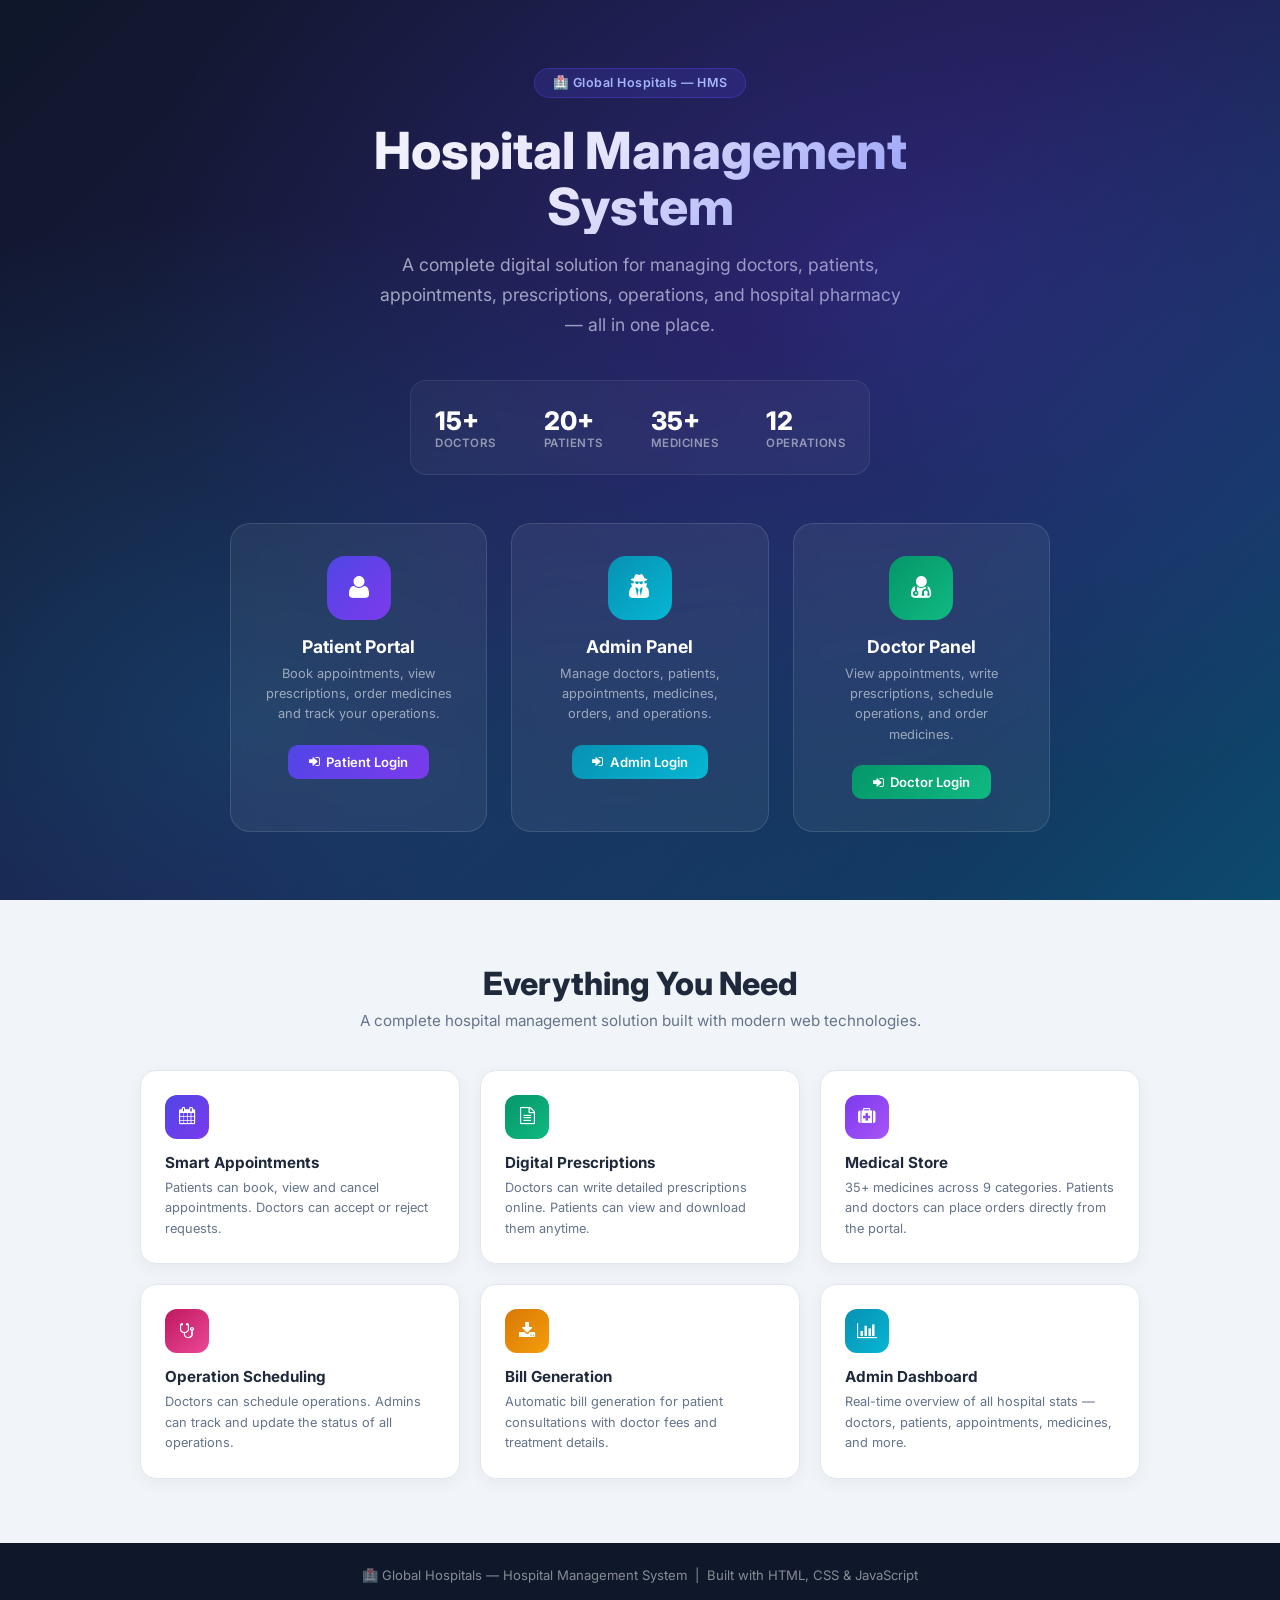
==== index.html @ d098694f "feat: Add complete HTML version — 7 static pages (index, 3 logins, 3 dashboards) - index.html: Moder" ====
<!DOCTYPE html>
<html lang="en">
<head>
  <meta charset="UTF-8">
  <meta name="viewport" content="width=device-width,initial-scale=1">
  <title>Global Hospitals — Hospital Management System</title>
  <link rel="stylesheet" href="hms-modern.css">
  <link rel="stylesheet" href="vendor/fontawesome/css/font-awesome.min.css">
  <style>
    .hero{min-height:100vh;background:linear-gradient(135deg,#0f172a 0%,#1e1b4b 50%,#0c4a6e 100%);display:flex;flex-direction:column;align-items:center;justify-content:center;padding:2rem;position:relative;overflow:hidden}
    .hero::before{content:'';position:absolute;inset:0;background:radial-gradient(ellipse at 70% 30%,rgba(79,70,229,.25) 0%,transparent 60%),radial-gradient(ellipse at 20% 80%,rgba(6,182,212,.2) 0%,transparent 50%)}
    .hero-badge{background:rgba(79,70,229,.2);border:1px solid rgba(79,70,229,.4);color:#a5b4fc;padding:.4rem 1.1rem;border-radius:20px;font-size:.78rem;font-weight:600;letter-spacing:.5px;margin-bottom:1.5rem;backdrop-filter:blur(8px)}
    .hero-title{font-size:3.2rem;font-weight:800;color:white;text-align:center;line-height:1.1;margin-bottom:1rem;background:linear-gradient(135deg,#fff 40%,#a5b4fc);-webkit-background-clip:text;-webkit-text-fill-color:transparent;background-clip:text}
    .hero-sub{font-size:1.1rem;color:rgba(255,255,255,.65);text-align:center;margin-bottom:2.5rem;max-width:540px;line-height:1.7}
    .portal-cards{display:grid;grid-template-columns:repeat(3,1fr);gap:1.5rem;max-width:820px;width:100%;margin-top:1rem;position:relative;z-index:1}
    .portal-card{background:rgba(255,255,255,.06);border:1px solid rgba(255,255,255,.12);border-radius:20px;padding:2rem;text-align:center;cursor:pointer;transition:all .3s;backdrop-filter:blur(12px)}
    .portal-card:hover{background:rgba(255,255,255,.1);border-color:rgba(255,255,255,.25);transform:translateY(-6px);box-shadow:0 20px 40px rgba(0,0,0,.3)}
    .portal-icon{width:64px;height:64px;border-radius:18px;display:flex;align-items:center;justify-content:center;margin:0 auto 1rem;font-size:1.6rem;color:white}
    .portal-title{font-size:1.1rem;font-weight:700;color:white;margin-bottom:.4rem}
    .portal-desc{font-size:.8rem;color:rgba(255,255,255,.55);line-height:1.6;margin-bottom:1.25rem}
    .portal-btn{display:inline-flex;align-items:center;gap:.4rem;padding:.55rem 1.3rem;border-radius:10px;font-size:.82rem;font-weight:600;text-decoration:none;transition:all .25s;font-family:'Inter',sans-serif;border:none;cursor:pointer}
    .features{background:#f1f5f9;padding:4rem 2rem}
    .features-inner{max-width:1000px;margin:0 auto}
    .features h2{text-align:center;font-size:2rem;font-weight:800;color:#1e293b;margin-bottom:.5rem}
    .features-sub{text-align:center;color:#64748b;margin-bottom:2.5rem;font-size:.95rem}
    .feat-grid{display:grid;grid-template-columns:repeat(3,1fr);gap:1.25rem}
    .feat-card{background:white;border-radius:16px;padding:1.5rem;border:1px solid #e2e8f0;box-shadow:0 4px 16px rgba(0,0,0,.05)}
    .feat-card .fi{width:44px;height:44px;border-radius:12px;display:flex;align-items:center;justify-content:center;font-size:1.1rem;color:white;margin-bottom:.85rem}
    .feat-card h4{font-size:.95rem;font-weight:700;color:#1e293b;margin-bottom:.4rem}
    .feat-card p{font-size:.8rem;color:#64748b;line-height:1.6}
    .footer{background:#0f172a;color:rgba(255,255,255,.5);text-align:center;padding:1.5rem;font-size:.82rem}
    .stats-strip{display:flex;justify-content:center;gap:3rem;padding:1.5rem;background:rgba(255,255,255,.04);border:1px solid rgba(255,255,255,.08);border-radius:16px;margin-bottom:2rem;backdrop-filter:blur(8px);position:relative;z-index:1}
    .stat-n{font-size:1.6rem;font-weight:800;color:white}
    .stat-l{font-size:.72rem;color:rgba(255,255,255,.5);font-weight:600;text-transform:uppercase;letter-spacing:.5px}
  </style>
</head>
<body>

<!-- HERO SECTION -->
<section class="hero">
  <div class="hero-badge">🏥 Global Hospitals — HMS</div>
  <h1 class="hero-title">Hospital Management<br>System</h1>
  <p class="hero-sub">A complete digital solution for managing doctors, patients, appointments, prescriptions, operations, and hospital pharmacy — all in one place.</p>

  <div class="stats-strip">
    <div><div class="stat-n">15+</div><div class="stat-l">Doctors</div></div>
    <div><div class="stat-n">20+</div><div class="stat-l">Patients</div></div>
    <div><div class="stat-n">35+</div><div class="stat-l">Medicines</div></div>
    <div><div class="stat-n">12</div><div class="stat-l">Operations</div></div>
  </div>

  <div class="portal-cards">

    <!-- Patient Portal -->
    <div class="portal-card">
      <div class="portal-icon" style="background:linear-gradient(135deg,#4f46e5,#7c3aed)"><i class="fa fa-user"></i></div>
      <div class="portal-title">Patient Portal</div>
      <div class="portal-desc">Book appointments, view prescriptions, order medicines and track your operations.</div>
      <a href="login-patient.html" class="portal-btn" style="background:linear-gradient(135deg,#4f46e5,#7c3aed);color:white">
        <i class="fa fa-sign-in"></i> Patient Login
      </a>
    </div>

    <!-- Admin Portal -->
    <div class="portal-card">
      <div class="portal-icon" style="background:linear-gradient(135deg,#0891b2,#06b6d4)"><i class="fa fa-user-secret"></i></div>
      <div class="portal-title">Admin Panel</div>
      <div class="portal-desc">Manage doctors, patients, appointments, medicines, orders, and operations.</div>
      <a href="login-admin.html" class="portal-btn" style="background:linear-gradient(135deg,#0891b2,#06b6d4);color:white">
        <i class="fa fa-sign-in"></i> Admin Login
      </a>
    </div>

    <!-- Doctor Portal -->
    <div class="portal-card">
      <div class="portal-icon" style="background:linear-gradient(135deg,#059669,#10b981)"><i class="fa fa-user-md"></i></div>
      <div class="portal-title">Doctor Panel</div>
      <div class="portal-desc">View appointments, write prescriptions, schedule operations, and order medicines.</div>
      <a href="login-doctor.html" class="portal-btn" style="background:linear-gradient(135deg,#059669,#10b981);color:white">
        <i class="fa fa-sign-in"></i> Doctor Login
      </a>
    </div>

  </div>
</section>

<!-- FEATURES SECTION -->
<section class="features">
  <div class="features-inner">
    <h2>Everything You Need</h2>
    <p class="features-sub">A complete hospital management solution built with modern web technologies.</p>
    <div class="feat-grid">
      <div class="feat-card"><div class="fi" style="background:linear-gradient(135deg,#4f46e5,#7c3aed)"><i class="fa fa-calendar"></i></div><h4>Smart Appointments</h4><p>Patients can book, view and cancel appointments. Doctors can accept or reject requests.</p></div>
      <div class="feat-card"><div class="fi" style="background:linear-gradient(135deg,#059669,#10b981)"><i class="fa fa-file-text-o"></i></div><h4>Digital Prescriptions</h4><p>Doctors can write detailed prescriptions online. Patients can view and download them anytime.</p></div>
      <div class="feat-card"><div class="fi" style="background:linear-gradient(135deg,#7c3aed,#a855f7)"><i class="fa fa-medkit"></i></div><h4>Medical Store</h4><p>35+ medicines across 9 categories. Patients and doctors can place orders directly from the portal.</p></div>
      <div class="feat-card"><div class="fi" style="background:linear-gradient(135deg,#be185d,#ec4899)"><i class="fa fa-stethoscope"></i></div><h4>Operation Scheduling</h4><p>Doctors can schedule operations. Admins can track and update the status of all operations.</p></div>
      <div class="feat-card"><div class="fi" style="background:linear-gradient(135deg,#d97706,#f59e0b)"><i class="fa fa-download"></i></div><h4>Bill Generation</h4><p>Automatic bill generation for patient consultations with doctor fees and treatment details.</p></div>
      <div class="feat-card"><div class="fi" style="background:linear-gradient(135deg,#0891b2,#06b6d4)"><i class="fa fa-bar-chart"></i></div><h4>Admin Dashboard</h4><p>Real-time overview of all hospital stats — doctors, patients, appointments, medicines, and more.</p></div>
    </div>
  </div>
</section>

<footer class="footer">
  <p>🏥 Global Hospitals — Hospital Management System &nbsp;|&nbsp; Built with HTML, CSS & JavaScript</p>
</footer>

</body>
</html>
---- hms-modern.css ----
/* =============================================
   GLOBAL HOSPITALS - Modern HMS Stylesheet
   ============================================= */

@import url('https://fonts.googleapis.com/css2?family=Inter:wght@300;400;500;600;700;800&display=swap');

:root {
  --primary:        #4f46e5;
  --primary-light:  #6d63ff;
  --primary-dark:   #3730a3;
  --accent:         #06b6d4;
  --success:        #10b981;
  --danger:         #ef4444;
  --warning:        #f59e0b;
  --bg-deep:        #0f172a;
  --bg-card:        rgba(255,255,255,0.07);
  --bg-page:        #f1f5f9;
  --text-white:     #f8fafc;
  --text-dark:      #1e293b;
  --text-muted:     #64748b;
  --border-glass:   rgba(255,255,255,0.15);
  --shadow-soft:    0 4px 24px rgba(79,70,229,0.12);
  --shadow-card:    0 8px 32px rgba(0,0,0,0.10);
  --radius-lg:      16px;
  --radius-md:      10px;
  --radius-sm:      6px;
  --transition:     0.25s cubic-bezier(.4,0,.2,1);
}

* { box-sizing: border-box; margin: 0; padding: 0; }

body {
  font-family: 'Inter', sans-serif;
  background: var(--bg-page);
  color: var(--text-dark);
  min-height: 100vh;
}

/* ── NAVBAR ─────────────────────── */
.hms-navbar {
  position: fixed; top: 0; left: 0; right: 0; z-index: 1000;
  height: 64px; display: flex; align-items: center;
  justify-content: space-between; padding: 0 2rem;
  background: linear-gradient(135deg, var(--bg-deep) 0%, #1e1b4b 100%);
  box-shadow: 0 2px 20px rgba(0,0,0,0.3);
}
.hms-navbar .brand {
  display: flex; align-items: center; gap: 0.6rem;
  color: var(--text-white); font-weight: 700; font-size: 1.25rem;
  text-decoration: none; letter-spacing: -0.3px;
}
.hms-navbar .brand .brand-icon {
  width: 36px; height: 36px;
  background: linear-gradient(135deg, var(--primary), var(--accent));
  border-radius: 10px; display: flex; align-items: center;
  justify-content: center; color: white; font-size: 1rem;
}
.hms-navbar .nav-links {
  display: flex; align-items: center; gap: 0.25rem; list-style: none;
}
.hms-navbar .nav-links a {
  color: rgba(255,255,255,0.75); text-decoration: none;
  padding: 0.4rem 0.9rem; border-radius: var(--radius-sm);
  font-size: 0.875rem; font-weight: 500;
  transition: background var(--transition), color var(--transition);
}
.hms-navbar .nav-links a:hover { background: rgba(255,255,255,0.12); color: #fff; }
.hms-navbar .nav-user {
  display: flex; align-items: center; gap: 0.75rem;
  color: rgba(255,255,255,0.85); font-size: 0.875rem; font-weight: 500;
}
.hms-navbar .avatar {
  width: 36px; height: 36px; border-radius: 50%;
  background: linear-gradient(135deg, var(--primary-light), var(--accent));
  display: flex; align-items: center; justify-content: center;
  color: white; font-weight: 700; font-size: 0.85rem;
}
.btn-logout {
  display: flex; align-items: center; gap: 0.35rem;
  background: rgba(239,68,68,0.15); color: #fca5a5;
  border: 1px solid rgba(239,68,68,0.25); border-radius: var(--radius-sm);
  padding: 0.35rem 0.75rem; font-size: 0.8rem; font-weight: 500;
  text-decoration: none; transition: all var(--transition); cursor: pointer;
}
.btn-logout:hover { background: rgba(239,68,68,0.3); color: #ff9999; text-decoration: none; }

/* ── AUTH BG ──────────────────────── */
.auth-bg {
  min-height: 100vh;
  background: linear-gradient(135deg, #0f172a 0%, #1e1b4b 40%, #0c4a6e 100%);
  display: flex; align-items: center; justify-content: center;
  padding-top: 64px; position: relative; overflow: hidden;
}
.auth-bg::before {
  content: ''; position: absolute; width: 500px; height: 500px;
  border-radius: 50%;
  background: radial-gradient(circle, rgba(79,70,229,0.3) 0%, transparent 70%);
  top: -100px; left: -100px; pointer-events: none;
}
.auth-bg::after {
  content: ''; position: absolute; width: 400px; height: 400px;
  border-radius: 50%;
  background: radial-gradient(circle, rgba(6,182,212,0.2) 0%, transparent 70%);
  bottom: -100px; right: -100px; pointer-events: none;
}
.auth-container {
  display: flex; gap: 3rem; align-items: center;
  max-width: 1100px; width: 100%; padding: 2rem; position: relative; z-index: 1;
}
.auth-hero { flex: 1; color: white; }
.auth-hero .tag {
  display: inline-flex; align-items: center; gap: 0.4rem;
  background: rgba(79,70,229,0.2); border: 1px solid rgba(79,70,229,0.4);
  color: #a5b4fc; border-radius: 20px; padding: 0.35rem 0.85rem;
  font-size: 0.8rem; font-weight: 600; margin-bottom: 1.5rem; letter-spacing: 0.5px;
}
.auth-hero h1 {
  font-size: 2.8rem; font-weight: 800; line-height: 1.15; margin-bottom: 1rem;
  background: linear-gradient(135deg, #e0e7ff, #fff 50%, #bae6fd);
  -webkit-background-clip: text; -webkit-text-fill-color: transparent; background-clip: text;
}
.auth-hero p { color: rgba(255,255,255,0.6); font-size: 1rem; line-height: 1.7; margin-bottom: 2rem; }
.auth-stats { display: flex; gap: 1.5rem; flex-wrap: wrap; }
.auth-stats .stat { text-align: center; }
.auth-stats .stat-number { font-size: 1.5rem; font-weight: 700; color: var(--accent); }
.auth-stats .stat-label { font-size: 0.75rem; color: rgba(255,255,255,0.5); }

/* ── AUTH CARD ─────────────────────── */
.auth-card {
  width: 440px;
  background: rgba(255,255,255,0.06);
  backdrop-filter: blur(20px); -webkit-backdrop-filter: blur(20px);
  border: 1px solid rgba(255,255,255,0.12);
  border-radius: var(--radius-lg); padding: 2.5rem;
  box-shadow: 0 24px 60px rgba(0,0,0,0.4);
}
.auth-card .card-title { font-size: 1.5rem; font-weight: 700; color: white; margin-bottom: 0.4rem; }
.auth-card .card-subtitle { font-size: 0.875rem; color: rgba(255,255,255,0.5); margin-bottom: 2rem; }

.tab-switcher {
  display: flex; background: rgba(255,255,255,0.05);
  border-radius: var(--radius-sm); padding: 3px; gap: 2px;
  margin-bottom: 1.75rem; border: 1px solid rgba(255,255,255,0.08);
}
.tab-switcher .tab-btn {
  flex: 1; padding: 0.55rem 0.5rem;
  border-radius: calc(var(--radius-sm) - 2px); border: none;
  background: transparent; color: rgba(255,255,255,0.55);
  font-size: 0.8rem; font-weight: 600; cursor: pointer;
  transition: all var(--transition); font-family: 'Inter', sans-serif;
}
.tab-switcher .tab-btn.active {
  background: linear-gradient(135deg, var(--primary), var(--primary-light));
  color: white; box-shadow: 0 2px 8px rgba(79,70,229,0.4);
}

.form-label-dark {
  display: block; font-size: 0.8rem; font-weight: 600;
  color: rgba(255,255,255,0.65); margin-bottom: 0.35rem; letter-spacing: 0.3px;
}
.form-control-dark {
  width: 100%; padding: 0.7rem 0.95rem;
  background: rgba(255,255,255,0.06); border: 1px solid rgba(255,255,255,0.12);
  border-radius: var(--radius-md); color: white; font-size: 0.9rem;
  font-family: 'Inter', sans-serif;
  transition: border-color var(--transition), background var(--transition), box-shadow var(--transition);
  outline: none;
}
.form-control-dark::placeholder { color: rgba(255,255,255,0.3); }
.form-control-dark:focus {
  border-color: var(--primary-light); background: rgba(255,255,255,0.09);
  box-shadow: 0 0 0 3px rgba(79,70,229,0.25);
}
.form-control-dark option { background: #1e1b4b; color: white; }

.form-row { display: grid; grid-template-columns: 1fr 1fr; gap: 0.85rem; }
.form-group-dark { margin-bottom: 1rem; }

.gender-row { display: flex; gap: 1rem; margin-top: 0.25rem; }
.radio-card {
  flex: 1; display: flex; align-items: center; gap: 0.5rem;
  padding: 0.5rem 0.75rem; background: rgba(255,255,255,0.05);
  border: 1px solid rgba(255,255,255,0.1); border-radius: var(--radius-sm);
  cursor: pointer; color: rgba(255,255,255,0.65); font-size: 0.85rem; font-weight: 500;
  transition: all var(--transition);
}
.radio-card input[type="radio"] { accent-color: var(--primary-light); }

.btn-primary-glow {
  width: 100%; padding: 0.8rem;
  background: linear-gradient(135deg, var(--primary), var(--primary-light));
  color: white; border: none; border-radius: var(--radius-md);
  font-family: 'Inter', sans-serif; font-size: 0.95rem; font-weight: 600;
  cursor: pointer; transition: all var(--transition);
  box-shadow: 0 4px 15px rgba(79,70,229,0.4); letter-spacing: 0.3px; margin-top: 0.5rem;
}
.btn-primary-glow:hover {
  transform: translateY(-1px); box-shadow: 0 6px 20px rgba(79,70,229,0.55);
  background: linear-gradient(135deg, var(--primary-light), var(--primary));
}
.auth-link { display: block; text-align: center; margin-top: 1rem; font-size: 0.825rem; color: rgba(255,255,255,0.45); text-decoration: none; }
.auth-link a { color: #a5b4fc; text-decoration: none; font-weight: 600; }
.auth-link a:hover { color: #c4b5fd; }
.password-match { font-size: 0.75rem; font-weight: 600; margin-top: 0.25rem; display: block; }

/* ── DASHBOARD ──────────────────────── */
.dashboard-layout { display: flex; padding-top: 64px; min-height: 100vh; background: #f1f5f9; }

.sidebar {
  width: 240px; min-height: calc(100vh - 64px);
  background: linear-gradient(180deg, #0f172a 0%, #1e1b4b 100%);
  position: fixed; left: 0; top: 64px; bottom: 0;
  padding: 1.5rem 1rem; display: flex; flex-direction: column;
  gap: 0.25rem; overflow-y: auto; z-index: 100;
  box-shadow: 2px 0 20px rgba(0,0,0,0.15);
}
.sidebar .sidebar-label {
  font-size: 0.7rem; font-weight: 700; color: rgba(255,255,255,0.3);
  letter-spacing: 1.2px; text-transform: uppercase;
  padding: 0.5rem 0.75rem 0.25rem; margin-top: 0.5rem;
}
.sidebar .sidebar-item {
  display: flex; align-items: center; gap: 0.75rem;
  padding: 0.65rem 0.9rem; border-radius: var(--radius-md);
  color: rgba(255,255,255,0.6); font-size: 0.875rem; font-weight: 500;
  text-decoration: none; transition: all var(--transition); cursor: pointer;
  border: none; background: transparent; width: 100%; text-align: left;
  font-family: 'Inter', sans-serif;
}
.sidebar .sidebar-item i { width: 18px; text-align: center; font-size: 0.9rem; flex-shrink: 0; }
.sidebar .sidebar-item:hover { background: rgba(255,255,255,0.08); color: white; }
.sidebar .sidebar-item.active {
  background: linear-gradient(135deg, var(--primary), var(--primary-light));
  color: white; box-shadow: 0 4px 12px rgba(79,70,229,0.4);
}

.main-content { margin-left: 240px; flex: 1; padding: 2rem; min-height: calc(100vh - 64px); }

.welcome-bar {
  background: linear-gradient(135deg, var(--primary) 0%, var(--accent) 100%);
  border-radius: var(--radius-lg); padding: 1.5rem 2rem; margin-bottom: 1.75rem;
  display: flex; align-items: center; justify-content: space-between;
  box-shadow: var(--shadow-soft); color: white;
}
.welcome-bar .welcome-text h2 { font-size: 1.4rem; font-weight: 700; margin-bottom: 0.2rem; }
.welcome-bar .welcome-text p { font-size: 0.875rem; opacity: 0.85; }
.welcome-bar .welcome-icon { font-size: 2.5rem; opacity: 0.3; }

.stat-cards { display: grid; grid-template-columns: repeat(3, 1fr); gap: 1.25rem; margin-bottom: 1.75rem; }
.stat-card {
  background: white; border-radius: var(--radius-lg); padding: 1.5rem;
  box-shadow: var(--shadow-card); cursor: pointer; transition: all var(--transition);
  border: 1px solid #e2e8f0; text-decoration: none; display: block;
}
.stat-card:hover { transform: translateY(-4px); box-shadow: 0 12px 40px rgba(0,0,0,0.14); border-color: var(--primary-light); text-decoration: none; }
.stat-card .card-icon { width: 48px; height: 48px; border-radius: 12px; display: flex; align-items: center; justify-content: center; font-size: 1.25rem; margin-bottom: 1rem; }
.stat-card .card-icon.purple { background: linear-gradient(135deg, #4f46e5, #7c3aed); color: white; }
.stat-card .card-icon.cyan   { background: linear-gradient(135deg, #0891b2, #06b6d4); color: white; }
.stat-card .card-icon.green  { background: linear-gradient(135deg, #059669, #10b981); color: white; }
.stat-card .card-label { font-size: 0.8rem; font-weight: 600; color: var(--text-muted); text-transform: uppercase; letter-spacing: 0.5px; margin-bottom: 0.35rem; }
.stat-card .card-title { font-size: 1.1rem; font-weight: 700; color: var(--text-dark); margin-bottom: 0.25rem; }
.stat-card .card-action { font-size: 0.8rem; color: var(--primary); font-weight: 600; display: flex; align-items: center; gap: 0.3rem; }

.content-card { background: white; border-radius: var(--radius-lg); border: 1px solid #e2e8f0; box-shadow: var(--shadow-card); overflow: hidden; }
.content-card .card-header { padding: 1.25rem 1.5rem; border-bottom: 1px solid #f1f5f9; display: flex; align-items: center; gap: 0.75rem; }
.content-card .card-header h3 { font-size: 1rem; font-weight: 700; color: var(--text-dark); }
.content-card .card-header .header-icon { width: 32px; height: 32px; background: linear-gradient(135deg, var(--primary), var(--primary-light)); border-radius: 8px; display: flex; align-items: center; justify-content: center; color: white; font-size: 0.85rem; }
.content-card .card-body-inner { padding: 1.5rem; }

.appt-form .form-row-2 { display: grid; grid-template-columns: 160px 1fr; gap: 1rem; align-items: center; margin-bottom: 1rem; }
.appt-form label { font-size: 0.85rem; font-weight: 600; color: var(--text-muted); }
.appt-form .form-control {
  border: 1px solid #e2e8f0; border-radius: var(--radius-md);
  padding: 0.6rem 0.9rem; font-family: 'Inter', sans-serif;
  font-size: 0.875rem; color: var(--text-dark); background: #f8fafc;
  transition: all var(--transition); outline: none; width: 100%;
}
.appt-form .form-control:focus { border-color: var(--primary-light); background: white; box-shadow: 0 0 0 3px rgba(79,70,229,0.1); }

.hms-table { width: 100%; border-collapse: separate; border-spacing: 0; font-size: 0.875rem; }
.hms-table thead tr { background: #f8fafc; }
.hms-table thead th { padding: 0.85rem 1rem; font-weight: 700; font-size: 0.75rem; color: var(--text-muted); text-transform: uppercase; letter-spacing: 0.5px; border-bottom: 2px solid #e2e8f0; white-space: nowrap; }
.hms-table tbody tr { transition: background var(--transition); }
.hms-table tbody tr:hover { background: #f8fafc; }
.hms-table tbody td { padding: 0.9rem 1rem; border-bottom: 1px solid #f1f5f9; color: var(--text-dark); vertical-align: middle; }

.badge-status { display: inline-flex; align-items: center; gap: 0.3rem; padding: 0.25rem 0.6rem; border-radius: 20px; font-size: 0.72rem; font-weight: 700; letter-spacing: 0.3px; }
.badge-status.active      { background: #d1fae5; color: #065f46; }
.badge-status.cancelled   { background: #fee2e2; color: #991b1b; }
.badge-status.cancelled-by{ background: #fef3c7; color: #92400e; }
.badge-status.pending     { background: #e0f2fe; color: #0369a1; }

.card-body-inner { padding: 1.25rem; }

.btn-sm-primary { display: inline-flex; align-items: center; gap: 0.3rem; padding: 0.4rem 0.8rem; background: linear-gradient(135deg, var(--primary), var(--primary-light)); color: white; border: none; border-radius: var(--radius-sm); font-size: 0.8rem; font-weight: 600; cursor: pointer; font-family: 'Inter', sans-serif; transition: all var(--transition); text-decoration: none; }
.btn-sm-primary:hover { transform: translateY(-1px); box-shadow: 0 4px 12px rgba(79,70,229,0.35); color: white; text-decoration: none; }
.btn-sm-danger { display: inline-flex; align-items: center; gap: 0.3rem; padding: 0.4rem 0.8rem; background: #fee2e2; color: #dc2626; border: none; border-radius: var(--radius-sm); font-size: 0.8rem; font-weight: 600; cursor: pointer; font-family: 'Inter', sans-serif; transition: all var(--transition); text-decoration: none; }
.btn-sm-danger:hover { background: #fecaca; color: #b91c1c; text-decoration: none; }
.btn-sm-success { display: inline-flex; align-items: center; gap: 0.3rem; padding: 0.4rem 0.8rem; background: #d1fae5; color: #065f46; border: none; border-radius: var(--radius-sm); font-size: 0.8rem; font-weight: 600; cursor: pointer; font-family: 'Inter', sans-serif; transition: all var(--transition); text-decoration: none; }
.btn-sm-success:hover { background: #a7f3d0; color: #065f46; text-decoration: none; }
.btn-submit { display: inline-flex; align-items: center; gap: 0.5rem; padding: 0.65rem 1.5rem; background: linear-gradient(135deg, var(--primary), var(--primary-light)); color: white; border: none; border-radius: var(--radius-md); font-size: 0.875rem; font-weight: 600; cursor: pointer; font-family: 'Inter', sans-serif; transition: all var(--transition); box-shadow: 0 4px 12px rgba(79,70,229,0.3); }
.btn-submit:hover { transform: translateY(-1px); box-shadow: 0 6px 18px rgba(79,70,229,0.45); }

.tab-pane { display: none; }
.tab-pane.active { display: block; animation: fadeInUp 0.3s ease; }

@keyframes fadeInUp { from { opacity: 0; transform: translateY(12px); } to { opacity: 1; transform: translateY(0); } }

/* ── Auth Pages ────────────────────────────────────────────────── */
.auth-container  { display: flex; min-height: 100vh; font-family: 'Inter', sans-serif; }
.auth-hero       { flex: 1; background: linear-gradient(135deg, #1e1b4b 0%, #4f46e5 60%, #06b6d4 100%); display: flex; align-items: center; justify-content: center; padding: 3rem; position: relative; overflow: hidden; }
.auth-hero::before { content:''; position:absolute; inset:0; background: radial-gradient(ellipse at 30% 20%, rgba(255,255,255,.12) 0%, transparent 60%); }
.auth-hero-content { position: relative; z-index: 1; max-width: 420px; }
.auth-logo       { width: 72px; height: 72px; background: rgba(255,255,255,.15); border-radius: 20px; display: flex; align-items: center; justify-content: center; font-size: 2rem; color: white; margin-bottom: 1.5rem; backdrop-filter: blur(8px); border: 1px solid rgba(255,255,255,.2); }
.auth-hero-content h1 { font-size: 2.4rem; font-weight: 800; color: white; line-height: 1.15; margin-bottom: .85rem; }
.auth-hero-content p  { color: rgba(255,255,255,.75); font-size: .95rem; line-height: 1.7; margin-bottom: 2rem; }
.auth-features   { display: flex; flex-direction: column; gap: .75rem; }
.auth-feature    { display: flex; align-items: center; gap: .75rem; color: rgba(255,255,255,.85); font-size: .875rem; }
.auth-feature i  { width: 32px; height: 32px; background: rgba(255,255,255,.15); border-radius: 8px; display: flex; align-items: center; justify-content: center; font-size: .85rem; flex-shrink: 0; }
.auth-card       { width: 480px; display: flex; align-items: center; justify-content: center; background: #f8fafc; padding: 2rem; }
.auth-card-inner { width: 100%; max-width: 400px; }
.auth-header     { text-align: center; margin-bottom: 2rem; }
.auth-icon       { width: 60px; height: 60px; border-radius: 16px; display: flex; align-items: center; justify-content: center; font-size: 1.4rem; color: white; margin: 0 auto 1rem; background: linear-gradient(135deg, var(--primary), var(--primary-light)); }
.auth-header h2  { font-size: 1.6rem; font-weight: 800; color: var(--text-dark); margin-bottom: .3rem; }
.auth-header p   { color: var(--text-muted); font-size: .875rem; }
.auth-field      { margin-bottom: 1.1rem; }
.auth-label      { display: block; font-size: .8rem; font-weight: 600; color: var(--text-muted); margin-bottom: .4rem; text-transform: uppercase; letter-spacing: .4px; }
.auth-input-wrap { position: relative; }
.auth-input-icon { position: absolute; left: .85rem; top: 50%; transform: translateY(-50%); color: var(--text-muted); font-size: .85rem; pointer-events: none; }
.auth-input      { width: 100%; border: 1.5px solid #e2e8f0; border-radius: var(--radius-md); padding: .7rem 1rem .7rem 2.5rem; font-family: 'Inter', sans-serif; font-size: .9rem; color: var(--text-dark); background: white; outline: none; transition: border-color .2s, box-shadow .2s; }
.auth-input:focus { border-color: var(--primary-light); box-shadow: 0 0 0 3px rgba(79,70,229,.12); }
select.auth-input { padding-left: 2.5rem; cursor: pointer; }
.auth-btn        { width: 100%; padding: .8rem; border: none; border-radius: var(--radius-md); font-family: 'Inter', sans-serif; font-size: .925rem; font-weight: 700; color: white; cursor: pointer; transition: all .25s; display: flex; align-items: center; justify-content: center; gap: .5rem; box-shadow: 0 4px 14px rgba(79,70,229,.35); margin-top: 1.5rem; }
.auth-btn:hover  { transform: translateY(-1px); box-shadow: 0 6px 20px rgba(79,70,229,.45); }

/* ── Card icon color variants ──────────────────────────────────── */
.card-icon.purple { background: linear-gradient(135deg, #4f46e5, #7c3aed); }
.card-icon.cyan   { background: linear-gradient(135deg, #0891b2, #06b6d4); }
.card-icon.green  { background: linear-gradient(135deg, #059669, #10b981); }
.card-icon.orange { background: linear-gradient(135deg, #d97706, #f59e0b); }

@media (max-width: 768px) {
  .auth-container { flex-direction: column; }
  .auth-hero { display: none; }
  .auth-card { width: 100%; }
  .sidebar { display: none; }
  .main-content { margin-left: 0; }
  .stat-cards { grid-template-columns: 1fr; }
  .form-row { grid-template-columns: 1fr; }
}
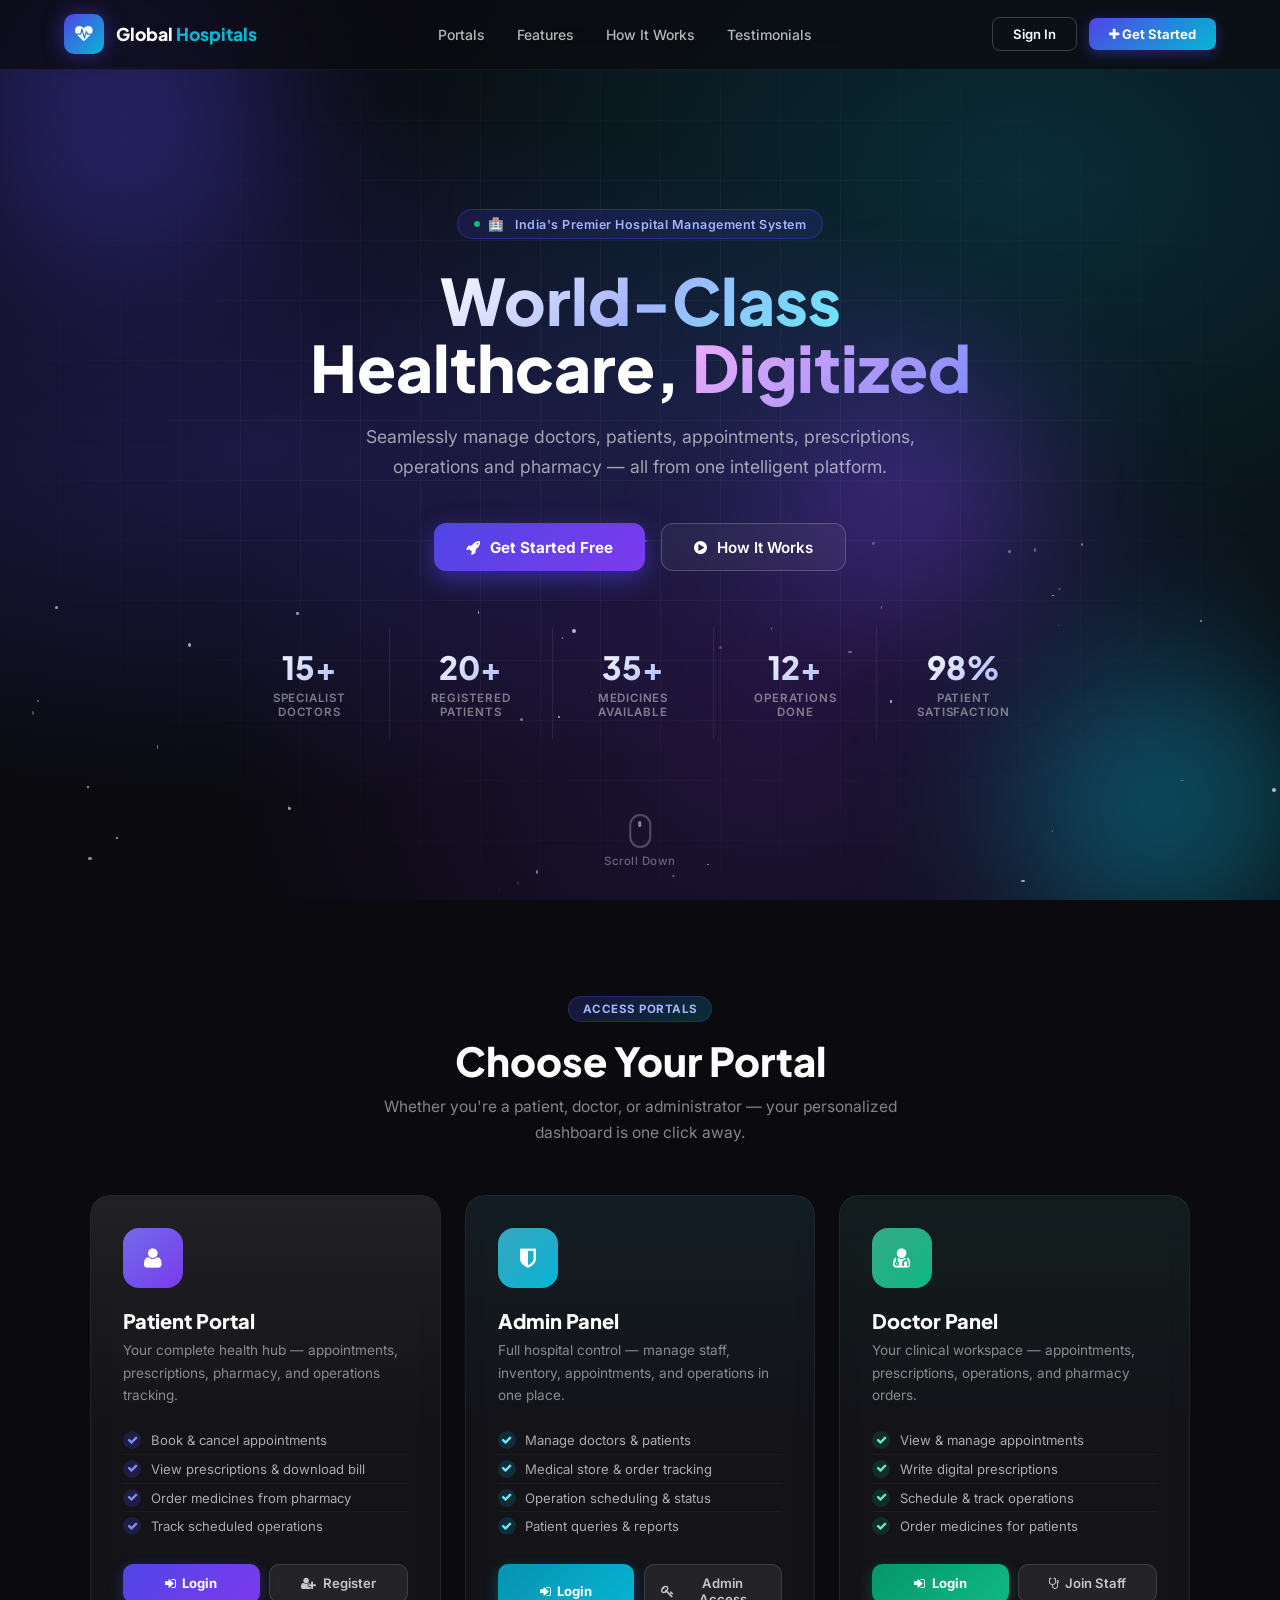
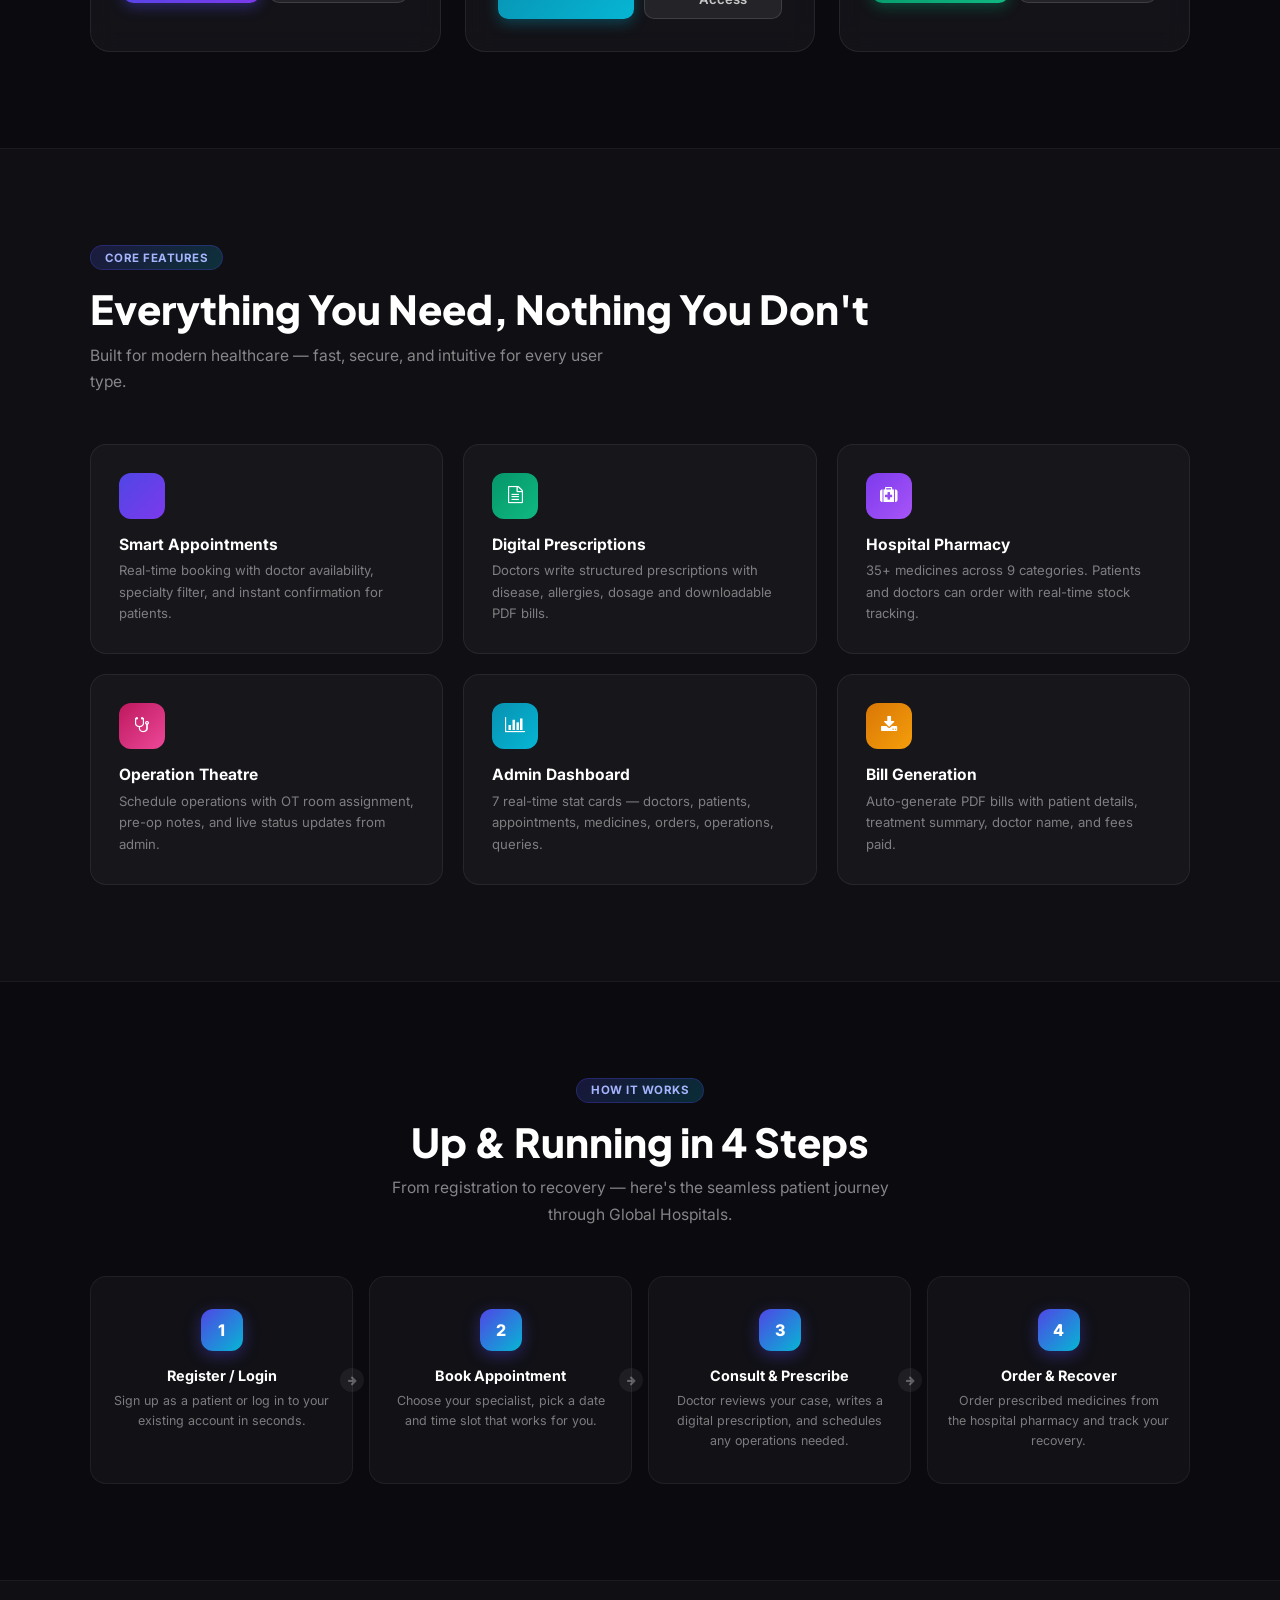
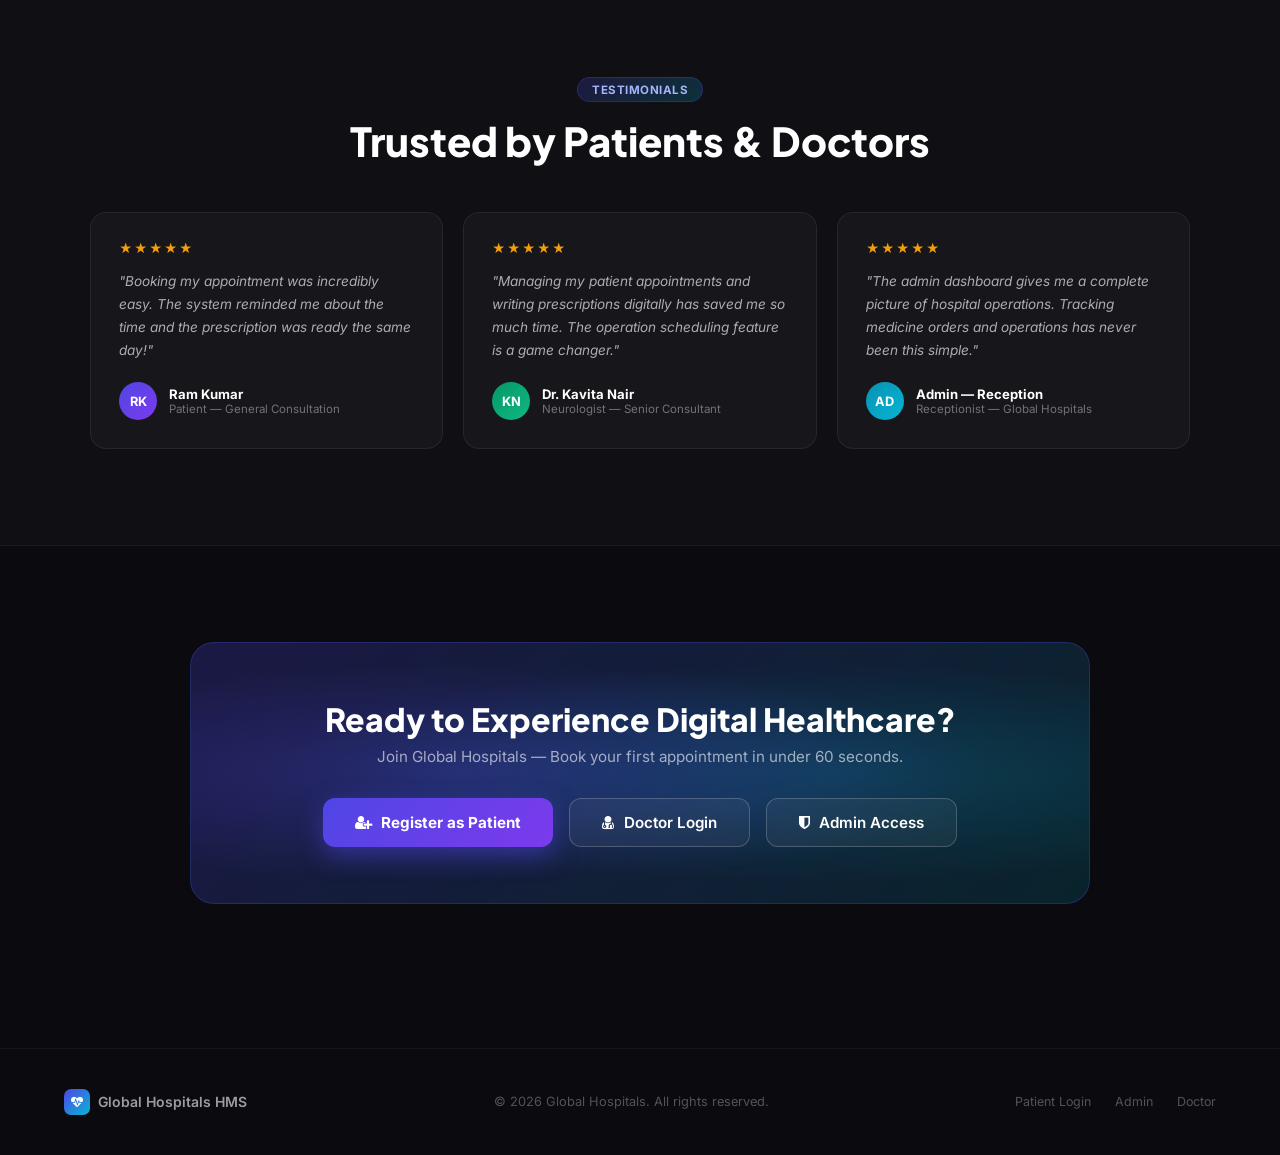
==== commit f46e0496: "feat: Premium landing page redesign - Animated floating navbar with glass blur + scroll effect - Her" ====
--- a/index.html
+++ b/index.html
@@ -3,106 +3,738 @@
 <head>
   <meta charset="UTF-8">
   <meta name="viewport" content="width=device-width,initial-scale=1">
-  <title>Global Hospitals — Hospital Management System</title>
-  <link rel="stylesheet" href="hms-modern.css">
+  <title>Global Hospitals — World-Class Healthcare</title>
+  <link rel="preconnect" href="https://fonts.googleapis.com">
+  <link rel="preconnect" href="https://fonts.gstatic.com" crossorigin>
+  <link href="https://fonts.googleapis.com/css2?family=Inter:wght@300;400;500;600;700;800;900&family=Plus+Jakarta+Sans:wght@400;600;700;800&display=swap" rel="stylesheet">
   <link rel="stylesheet" href="vendor/fontawesome/css/font-awesome.min.css">
   <style>
-    .hero{min-height:100vh;background:linear-gradient(135deg,#0f172a 0%,#1e1b4b 50%,#0c4a6e 100%);display:flex;flex-direction:column;align-items:center;justify-content:center;padding:2rem;position:relative;overflow:hidden}
-    .hero::before{content:'';position:absolute;inset:0;background:radial-gradient(ellipse at 70% 30%,rgba(79,70,229,.25) 0%,transparent 60%),radial-gradient(ellipse at 20% 80%,rgba(6,182,212,.2) 0%,transparent 50%)}
-    .hero-badge{background:rgba(79,70,229,.2);border:1px solid rgba(79,70,229,.4);color:#a5b4fc;padding:.4rem 1.1rem;border-radius:20px;font-size:.78rem;font-weight:600;letter-spacing:.5px;margin-bottom:1.5rem;backdrop-filter:blur(8px)}
-    .hero-title{font-size:3.2rem;font-weight:800;color:white;text-align:center;line-height:1.1;margin-bottom:1rem;background:linear-gradient(135deg,#fff 40%,#a5b4fc);-webkit-background-clip:text;-webkit-text-fill-color:transparent;background-clip:text}
-    .hero-sub{font-size:1.1rem;color:rgba(255,255,255,.65);text-align:center;margin-bottom:2.5rem;max-width:540px;line-height:1.7}
-    .portal-cards{display:grid;grid-template-columns:repeat(3,1fr);gap:1.5rem;max-width:820px;width:100%;margin-top:1rem;position:relative;z-index:1}
-    .portal-card{background:rgba(255,255,255,.06);border:1px solid rgba(255,255,255,.12);border-radius:20px;padding:2rem;text-align:center;cursor:pointer;transition:all .3s;backdrop-filter:blur(12px)}
-    .portal-card:hover{background:rgba(255,255,255,.1);border-color:rgba(255,255,255,.25);transform:translateY(-6px);box-shadow:0 20px 40px rgba(0,0,0,.3)}
-    .portal-icon{width:64px;height:64px;border-radius:18px;display:flex;align-items:center;justify-content:center;margin:0 auto 1rem;font-size:1.6rem;color:white}
-    .portal-title{font-size:1.1rem;font-weight:700;color:white;margin-bottom:.4rem}
-    .portal-desc{font-size:.8rem;color:rgba(255,255,255,.55);line-height:1.6;margin-bottom:1.25rem}
-    .portal-btn{display:inline-flex;align-items:center;gap:.4rem;padding:.55rem 1.3rem;border-radius:10px;font-size:.82rem;font-weight:600;text-decoration:none;transition:all .25s;font-family:'Inter',sans-serif;border:none;cursor:pointer}
-    .features{background:#f1f5f9;padding:4rem 2rem}
-    .features-inner{max-width:1000px;margin:0 auto}
-    .features h2{text-align:center;font-size:2rem;font-weight:800;color:#1e293b;margin-bottom:.5rem}
-    .features-sub{text-align:center;color:#64748b;margin-bottom:2.5rem;font-size:.95rem}
-    .feat-grid{display:grid;grid-template-columns:repeat(3,1fr);gap:1.25rem}
-    .feat-card{background:white;border-radius:16px;padding:1.5rem;border:1px solid #e2e8f0;box-shadow:0 4px 16px rgba(0,0,0,.05)}
-    .feat-card .fi{width:44px;height:44px;border-radius:12px;display:flex;align-items:center;justify-content:center;font-size:1.1rem;color:white;margin-bottom:.85rem}
-    .feat-card h4{font-size:.95rem;font-weight:700;color:#1e293b;margin-bottom:.4rem}
-    .feat-card p{font-size:.8rem;color:#64748b;line-height:1.6}
-    .footer{background:#0f172a;color:rgba(255,255,255,.5);text-align:center;padding:1.5rem;font-size:.82rem}
-    .stats-strip{display:flex;justify-content:center;gap:3rem;padding:1.5rem;background:rgba(255,255,255,.04);border:1px solid rgba(255,255,255,.08);border-radius:16px;margin-bottom:2rem;backdrop-filter:blur(8px);position:relative;z-index:1}
-    .stat-n{font-size:1.6rem;font-weight:800;color:white}
-    .stat-l{font-size:.72rem;color:rgba(255,255,255,.5);font-weight:600;text-transform:uppercase;letter-spacing:.5px}
+    *, *::before, *::after { box-sizing: border-box; margin: 0; padding: 0; }
+    :root {
+      --blue:   #4f46e5;
+      --violet: #7c3aed;
+      --cyan:   #06b6d4;
+      --green:  #10b981;
+      --pink:   #ec4899;
+      --orange: #f59e0b;
+    }
+    html { scroll-behavior: smooth; }
+    body { font-family: 'Inter', sans-serif; background: #0a0a0f; color: white; overflow-x: hidden; }
+
+    /* ── NAVBAR ─────────────────────────────────────────────────── */
+    .navbar {
+      position: fixed; top: 0; left: 0; right: 0; z-index: 100;
+      display: flex; align-items: center; justify-content: space-between;
+      padding: .9rem 4rem;
+      background: rgba(10,10,15,.7); backdrop-filter: blur(20px);
+      border-bottom: 1px solid rgba(255,255,255,.06);
+      animation: slideDown .6s ease both;
+    }
+    @keyframes slideDown { from{opacity:0;transform:translateY(-20px)} to{opacity:1;transform:translateY(0)} }
+    .nav-logo { display:flex;align-items:center;gap:.75rem;text-decoration:none }
+    .nav-logo-icon {
+      width: 40px; height: 40px; border-radius: 10px;
+      background: linear-gradient(135deg,var(--blue),var(--cyan));
+      display: flex; align-items: center; justify-content: center;
+      font-size: 1.1rem; color: white;
+      box-shadow: 0 0 20px rgba(79,70,229,.5);
+      animation: pulse-glow 3s ease-in-out infinite;
+    }
+    @keyframes pulse-glow {
+      0%,100%{ box-shadow: 0 0 20px rgba(79,70,229,.5) }
+      50%{ box-shadow: 0 0 35px rgba(79,70,229,.9), 0 0 60px rgba(6,182,212,.3) }
+    }
+    .nav-logo-text { font-family: 'Plus Jakarta Sans',sans-serif; font-size: 1.1rem; font-weight: 800; color: white; }
+    .nav-logo-text span { color: var(--cyan); }
+    .nav-links { display: flex; align-items: center; gap: 2rem; }
+    .nav-links a { color: rgba(255,255,255,.7); text-decoration: none; font-size: .875rem; font-weight: 500; transition: color .2s; }
+    .nav-links a:hover { color: white; }
+    .nav-actions { display: flex; align-items: center; gap: .75rem; }
+    .btn-nav-outline {
+      padding: .5rem 1.25rem; border: 1px solid rgba(255,255,255,.2);
+      border-radius: 8px; color: white; text-decoration: none;
+      font-size: .82rem; font-weight: 600; font-family: inherit;
+      transition: all .25s; cursor: pointer; background: transparent;
+    }
+    .btn-nav-outline:hover { background: rgba(255,255,255,.08); border-color: rgba(255,255,255,.35); }
+    .btn-nav-primary {
+      padding: .5rem 1.25rem;
+      background: linear-gradient(135deg,var(--blue),var(--cyan));
+      border: none; border-radius: 8px; color: white; text-decoration: none;
+      font-size: .82rem; font-weight: 700; font-family: inherit;
+      cursor: pointer; transition: all .25s;
+      box-shadow: 0 4px 14px rgba(79,70,229,.4);
+    }
+    .btn-nav-primary:hover { transform: translateY(-1px); box-shadow: 0 6px 20px rgba(79,70,229,.6); }
+
+    /* ── HERO ────────────────────────────────────────────────────── */
+    .hero {
+      min-height: 100vh;
+      display: flex; flex-direction: column; align-items: center; justify-content: center;
+      text-align: center; padding: 6rem 2rem 3rem; position: relative; overflow: hidden;
+    }
+    .hero-bg {
+      position: absolute; inset: 0; z-index: 0;
+      background: radial-gradient(ellipse at 20% 50%, rgba(79,70,229,.25) 0%, transparent 55%),
+                  radial-gradient(ellipse at 80% 20%, rgba(6,182,212,.2) 0%, transparent 50%),
+                  radial-gradient(ellipse at 60% 80%, rgba(124,58,237,.2) 0%, transparent 50%);
+    }
+    /* Animated grid */
+    .hero-grid {
+      position: absolute; inset: 0; z-index: 0;
+      background-image: linear-gradient(rgba(255,255,255,.04) 1px, transparent 1px),
+                        linear-gradient(90deg, rgba(255,255,255,.04) 1px, transparent 1px);
+      background-size: 60px 60px;
+      mask-image: radial-gradient(ellipse at center, black 30%, transparent 80%);
+      animation: grid-pan 20s linear infinite;
+    }
+    @keyframes grid-pan { from{background-position:0 0} to{background-position:60px 60px} }
+    /* Floating orbs */
+    .orb {
+      position: absolute; border-radius: 50%; filter: blur(80px); opacity: .55; z-index: 0;
+      animation: float-orb 8s ease-in-out infinite;
+    }
+    .orb1 { width:400px;height:400px;background:radial-gradient(circle,#4f46e5,transparent); top:-100px;left:-80px; animation-delay:0s; }
+    .orb2 { width:350px;height:350px;background:radial-gradient(circle,#06b6d4,transparent); bottom:-80px;right:-60px; animation-delay:-3s; }
+    .orb3 { width:280px;height:280px;background:radial-gradient(circle,#7c3aed,transparent); top:40%;left:60%; animation-delay:-6s; }
+    @keyframes float-orb {
+      0%,100%{ transform: translate(0,0) scale(1) }
+      33%{ transform: translate(30px,-20px) scale(1.05) }
+      66%{ transform: translate(-20px,30px) scale(.95) }
+    }
+    /* Particles */
+    .particles { position:absolute;inset:0;z-index:0;overflow:hidden; }
+    .particle {
+      position:absolute;width:3px;height:3px;border-radius:50%;
+      background:white;opacity:0;
+      animation: particle-rise 6s ease-in-out infinite;
+    }
+    @keyframes particle-rise {
+      0%{opacity:0;transform:translateY(0) scale(0)}
+      20%{opacity:.7}
+      80%{opacity:.3}
+      100%{opacity:0;transform:translateY(-80px) scale(.5)}
+    }
+    .hero-content { position: relative; z-index: 1; max-width: 820px; }
+    .hero-badge {
+      display: inline-flex; align-items: center; gap: .5rem;
+      background: rgba(79,70,229,.15); border: 1px solid rgba(79,70,229,.4);
+      color: #a5b4fc; padding: .4rem 1rem; border-radius: 20px;
+      font-size: .78rem; font-weight: 600; letter-spacing: .5px;
+      margin-bottom: 1.75rem; backdrop-filter: blur(8px);
+      animation: fadeInUp .7s .2s both;
+    }
+    .hero-badge .dot { width:6px;height:6px;border-radius:50%;background:#10b981;animation:blink 1.5s infinite; }
+    @keyframes blink { 0%,100%{opacity:1}50%{opacity:.3} }
+    .hero-title {
+      font-family: 'Plus Jakarta Sans', sans-serif;
+      font-size: 4rem; font-weight: 900; line-height: 1.05;
+      margin-bottom: 1.25rem;
+      animation: fadeInUp .7s .35s both;
+    }
+    .hero-title .grad {
+      background: linear-gradient(135deg, #fff 0%, #a5b4fc 50%, #67e8f9 100%);
+      -webkit-background-clip: text; -webkit-text-fill-color: transparent; background-clip: text;
+    }
+    .hero-title .grad2 {
+      background: linear-gradient(135deg, #f0abfc 0%, #818cf8 100%);
+      -webkit-background-clip: text; -webkit-text-fill-color: transparent; background-clip: text;
+    }
+    .hero-sub {
+      font-size: 1.1rem; color: rgba(255,255,255,.6); line-height: 1.75;
+      max-width: 580px; margin: 0 auto 2.5rem;
+      animation: fadeInUp .7s .5s both;
+    }
+    .hero-cta { display:flex;justify-content:center;gap:1rem;flex-wrap:wrap; animation: fadeInUp .7s .65s both; }
+    .btn-hero-primary {
+      display: inline-flex; align-items: center; gap: .6rem;
+      padding: .85rem 2rem; border-radius: 12px;
+      background: linear-gradient(135deg,var(--blue),var(--violet));
+      color: white; font-size: .95rem; font-weight: 700; text-decoration: none;
+      border: none; cursor: pointer; font-family: inherit;
+      box-shadow: 0 8px 24px rgba(79,70,229,.5);
+      transition: all .3s; position: relative; overflow: hidden;
+    }
+    .btn-hero-primary::after {
+      content:''; position:absolute;inset:0;
+      background: linear-gradient(135deg,transparent 40%,rgba(255,255,255,.15));
+      opacity:0; transition: opacity .3s;
+    }
+    .btn-hero-primary:hover { transform:translateY(-3px); box-shadow:0 12px 32px rgba(79,70,229,.7); }
+    .btn-hero-primary:hover::after { opacity:1; }
+    .btn-hero-outline {
+      display: inline-flex; align-items: center; gap: .6rem;
+      padding: .85rem 2rem; border-radius: 12px;
+      border: 1px solid rgba(255,255,255,.2);
+      color: white; font-size: .95rem; font-weight: 600; text-decoration: none;
+      cursor: pointer; font-family: inherit; background: rgba(255,255,255,.05);
+      backdrop-filter: blur(8px); transition: all .3s;
+    }
+    .btn-hero-outline:hover { background: rgba(255,255,255,.1); border-color: rgba(255,255,255,.35); transform: translateY(-3px); }
+
+    /* Stats strip */
+    .stats-strip {
+      display: flex; justify-content: center; gap: 0;
+      margin-top: 3.5rem; position: relative; z-index: 1;
+      animation: fadeInUp .7s .8s both;
+    }
+    .stat-item {
+      padding: 1.25rem 2.5rem; text-align: center;
+      border-right: 1px solid rgba(255,255,255,.08);
+    }
+    .stat-item:last-child { border-right: none; }
+    .stat-num {
+      font-family: 'Plus Jakarta Sans',sans-serif;
+      font-size: 2rem; font-weight: 900; color: white;
+      background: linear-gradient(135deg,white,#a5b4fc);
+      -webkit-background-clip: text; -webkit-text-fill-color: transparent; background-clip: text;
+    }
+    .stat-lbl { font-size: .72rem; color: rgba(255,255,255,.45); font-weight: 600; text-transform: uppercase; letter-spacing: .8px; margin-top: .2rem; }
+
+    @keyframes fadeInUp { from{opacity:0;transform:translateY(24px)} to{opacity:1;transform:translateY(0)} }
+
+    /* ── SCROLL INDICATOR ───────────────────────────────────────── */
+    .scroll-hint {
+      position: absolute; bottom: 2rem; left: 50%; transform: translateX(-50%);
+      display: flex; flex-direction: column; align-items: center; gap: .4rem;
+      color: rgba(255,255,255,.35); font-size: .72rem; font-weight: 500;
+      letter-spacing: .5px; z-index: 1; animation: bounce-slow 2s ease-in-out infinite;
+    }
+    @keyframes bounce-slow { 0%,100%{transform:translateX(-50%) translateY(0)} 50%{transform:translateX(-50%) translateY(8px)} }
+    .scroll-mouse {
+      width: 22px; height: 34px; border: 2px solid rgba(255,255,255,.25);
+      border-radius: 11px; display: flex; justify-content: center; padding-top: 5px;
+    }
+    .scroll-wheel { width: 3px; height: 6px; background: rgba(255,255,255,.5); border-radius: 2px; animation: scroll-wheel 1.5s ease-in-out infinite; }
+    @keyframes scroll-wheel { 0%{opacity:0;transform:translateY(0)} 30%{opacity:1} 100%{opacity:0;transform:translateY(10px)} }
+
+    /* ── PORTALS SECTION ────────────────────────────────────────── */
+    .section { padding: 6rem 2rem; }
+    .section-inner { max-width: 1100px; margin: 0 auto; }
+    .section-tag {
+      display: inline-block;
+      background: linear-gradient(135deg,rgba(79,70,229,.2),rgba(6,182,212,.2));
+      border: 1px solid rgba(79,70,229,.3); color: #a5b4fc;
+      padding: .3rem .85rem; border-radius: 20px;
+      font-size: .72rem; font-weight: 700; letter-spacing: .5px;
+      text-transform: uppercase; margin-bottom: 1rem;
+    }
+    .section-title {
+      font-family: 'Plus Jakarta Sans',sans-serif;
+      font-size: 2.5rem; font-weight: 800; color: white;
+      margin-bottom: .65rem; line-height: 1.15;
+    }
+    .section-sub { color: rgba(255,255,255,.5); font-size: .975rem; line-height: 1.7; max-width: 520px; }
+
+    /* Portal Cards */
+    .portal-grid { display: grid; grid-template-columns: repeat(3,1fr); gap: 1.5rem; margin-top: 3rem; }
+    .portal-card {
+      position: relative; border-radius: 20px; overflow: hidden;
+      border: 1px solid rgba(255,255,255,.08);
+      background: rgba(255,255,255,.04); backdrop-filter: blur(12px);
+      padding: 0; transition: all .35s cubic-bezier(.4,0,.2,1);
+      animation: fadeInUp .7s both;
+    }
+    .portal-card:nth-child(1){animation-delay:.1s}
+    .portal-card:nth-child(2){animation-delay:.2s}
+    .portal-card:nth-child(3){animation-delay:.3s}
+    .portal-card:hover { transform: translateY(-10px); border-color: rgba(255,255,255,.18); box-shadow: 0 24px 60px rgba(0,0,0,.5); }
+    .portal-card-glow {
+      position: absolute; top: -60px; left: 50%; transform: translateX(-50%);
+      width: 180px; height: 180px; border-radius: 50%; filter: blur(50px);
+      opacity: 0; transition: opacity .4s;
+    }
+    .portal-card:hover .portal-card-glow { opacity: .35; }
+    .portal-card-top {
+      padding: 2rem 2rem 1.25rem;
+      background: linear-gradient(180deg, rgba(255,255,255,.06), transparent);
+      position: relative;
+    }
+    .portal-icon-wrap {
+      width: 60px; height: 60px; border-radius: 16px;
+      display: flex; align-items: center; justify-content: center;
+      font-size: 1.4rem; margin-bottom: 1.25rem;
+      position: relative; overflow: hidden;
+    }
+    .portal-icon-wrap::after {
+      content:''; position:absolute;inset:0;
+      background: linear-gradient(135deg,rgba(255,255,255,.2),transparent);
+    }
+    .portal-card-title { font-family:'Plus Jakarta Sans',sans-serif; font-size: 1.25rem; font-weight: 800; color: white; margin-bottom: .4rem; }
+    .portal-card-desc  { color: rgba(255,255,255,.5); font-size: .85rem; line-height: 1.65; }
+    .portal-card-body  { padding: 0 2rem 2rem; }
+    .portal-features   { list-style: none; margin-bottom: 1.5rem; }
+    .portal-features li {
+      display: flex; align-items: center; gap: .6rem;
+      color: rgba(255,255,255,.65); font-size: .82rem; padding: .3rem 0;
+      border-bottom: 1px solid rgba(255,255,255,.04);
+    }
+    .portal-features li:last-child { border-bottom: none; }
+    .portal-features li i { font-size: .7rem; width: 18px; height: 18px; border-radius: 50%; display: flex; align-items: center; justify-content: center; flex-shrink: 0; }
+    .portal-btns { display: flex; gap: .6rem; }
+    .btn-portal-login {
+      flex: 1; padding: .65rem 1rem; border-radius: 10px;
+      font-size: .82rem; font-weight: 700; font-family: inherit;
+      text-align: center; text-decoration: none; cursor: pointer;
+      border: none; display: flex; align-items: center; justify-content: center; gap: .4rem;
+      transition: all .25s; color: white;
+    }
+    .btn-portal-login:hover { transform: translateY(-2px); filter: brightness(1.15); }
+    .btn-portal-signup {
+      flex: 1; padding: .65rem 1rem; border-radius: 10px;
+      font-size: .82rem; font-weight: 600; font-family: inherit;
+      text-align: center; text-decoration: none; cursor: pointer;
+      background: rgba(255,255,255,.07); border: 1px solid rgba(255,255,255,.12);
+      color: rgba(255,255,255,.75);
+      display: flex; align-items: center; justify-content: center; gap: .4rem;
+      transition: all .25s;
+    }
+    .btn-portal-signup:hover { background: rgba(255,255,255,.12); color: white; transform: translateY(-2px); }
+
+    /* ── FEATURES SECTION ───────────────────────────────────────── */
+    .features-section { background: rgba(255,255,255,.02); border-top: 1px solid rgba(255,255,255,.05); border-bottom: 1px solid rgba(255,255,255,.05); }
+    .feat-grid { display: grid; grid-template-columns: repeat(3,1fr); gap: 1.25rem; margin-top: 3rem; }
+    .feat-card {
+      border-radius: 16px; padding: 1.75rem;
+      background: rgba(255,255,255,.03); border: 1px solid rgba(255,255,255,.07);
+      transition: all .3s; animation: fadeInUp .7s both;
+    }
+    .feat-card:hover { background: rgba(255,255,255,.06); border-color: rgba(255,255,255,.14); transform: translateY(-4px); }
+    .feat-card:nth-child(1){animation-delay:.05s}.feat-card:nth-child(2){animation-delay:.1s}
+    .feat-card:nth-child(3){animation-delay:.15s}.feat-card:nth-child(4){animation-delay:.2s}
+    .feat-card:nth-child(5){animation-delay:.25s}.feat-card:nth-child(6){animation-delay:.3s}
+    .feat-icon { width:46px;height:46px;border-radius:12px;display:flex;align-items:center;justify-content:center;font-size:1.1rem;margin-bottom:1rem;color:white; }
+    .feat-card h4 { font-size:.975rem;font-weight:700;color:white;margin-bottom:.4rem; }
+    .feat-card p  { font-size:.82rem;color:rgba(255,255,255,.45);line-height:1.65; }
+
+    /* ── HOW IT WORKS ─────────────────────────────────────────── */
+    .steps-grid { display:grid;grid-template-columns:repeat(4,1fr);gap:1rem;margin-top:3rem; }
+    .step-card {
+      text-align:center;padding:2rem 1.25rem;border-radius:16px;
+      background:rgba(255,255,255,.03);border:1px solid rgba(255,255,255,.06);
+      position:relative; transition:all .3s;
+    }
+    .step-card:hover { background:rgba(255,255,255,.06);transform:translateY(-4px); }
+    .step-num {
+      width:42px;height:42px;border-radius:12px;
+      background:linear-gradient(135deg,var(--blue),var(--cyan));
+      display:flex;align-items:center;justify-content:center;
+      font-weight:800;font-size:1rem;margin:0 auto 1rem;
+      box-shadow:0 4px 16px rgba(79,70,229,.4);
+    }
+    .step-card h4 { font-size:.9rem;font-weight:700;color:white;margin-bottom:.4rem; }
+    .step-card p  { font-size:.78rem;color:rgba(255,255,255,.45);line-height:1.6; }
+    .step-arrow {
+      position:absolute;top:50%;right:-12px;transform:translateY(-50%);
+      width:24px;height:24px;background:rgba(255,255,255,.06);border-radius:50%;
+      display:flex;align-items:center;justify-content:center;
+      color:rgba(255,255,255,.3);font-size:.65rem;z-index:2;
+    }
+    .step-card:last-child .step-arrow{display:none}
+
+    /* ── TESTIMONIALS ────────────────────────────────────────────── */
+    .testi-grid { display:grid;grid-template-columns:repeat(3,1fr);gap:1.25rem;margin-top:3rem; }
+    .testi-card {
+      border-radius:16px;padding:1.75rem;
+      background:rgba(255,255,255,.03);border:1px solid rgba(255,255,255,.07);
+      transition:all .3s;
+    }
+    .testi-card:hover { background:rgba(255,255,255,.05);transform:translateY(-4px); }
+    .testi-stars { color:var(--orange);font-size:.8rem;margin-bottom:.85rem;letter-spacing:2px; }
+    .testi-text { font-size:.85rem;color:rgba(255,255,255,.65);line-height:1.7;margin-bottom:1.25rem;font-style:italic; }
+    .testi-author { display:flex;align-items:center;gap:.75rem; }
+    .testi-avatar { width:38px;height:38px;border-radius:50%;display:flex;align-items:center;justify-content:center;font-weight:700;font-size:.8rem;color:white;flex-shrink:0; }
+    .testi-name { font-size:.82rem;font-weight:700;color:white; }
+    .testi-role { font-size:.72rem;color:rgba(255,255,255,.4); }
+
+    /* ── CTA BANNER ─────────────────────────────────────────────── */
+    .cta-banner {
+      margin: 4rem auto; max-width:900px;
+      border-radius: 24px; padding: 3.5rem 3rem;
+      background: linear-gradient(135deg,rgba(79,70,229,.25),rgba(6,182,212,.15));
+      border: 1px solid rgba(79,70,229,.3); text-align:center;
+      position: relative; overflow: hidden;
+    }
+    .cta-banner::before {
+      content:''; position:absolute;inset:0;
+      background: radial-gradient(ellipse at 30% 50%,rgba(79,70,229,.3),transparent 60%),
+                  radial-gradient(ellipse at 70% 50%,rgba(6,182,212,.2),transparent 60%);
+    }
+    .cta-banner > * { position:relative;z-index:1; }
+    .cta-banner h2 { font-family:'Plus Jakarta Sans',sans-serif;font-size:2rem;font-weight:800;color:white;margin-bottom:.5rem; }
+    .cta-banner p  { color:rgba(255,255,255,.6);font-size:.95rem;margin-bottom:2rem; }
+    .cta-banner-btns { display:flex;justify-content:center;gap:1rem;flex-wrap:wrap; }
+
+    /* ── FOOTER ─────────────────────────────────────────────────── */
+    .footer {
+      border-top: 1px solid rgba(255,255,255,.05);
+      padding: 2.5rem 4rem; display:flex; align-items:center; justify-content:space-between;
+      color: rgba(255,255,255,.3); font-size: .8rem;
+    }
+    .footer-logo { display:flex;align-items:center;gap:.5rem;color:rgba(255,255,255,.6);font-weight:600;font-size:.875rem; }
+    .footer-links { display:flex;gap:1.5rem; }
+    .footer-links a { color:rgba(255,255,255,.3);text-decoration:none;font-size:.78rem;transition:color .2s; }
+    .footer-links a:hover { color:rgba(255,255,255,.7); }
+
+    /* ── INTERSECTION OBSERVER ANIMATIONS ────────────────────────── */
+    .reveal { opacity:0; transform:translateY(32px); transition: opacity .6s ease, transform .6s ease; }
+    .reveal.visible { opacity:1; transform:translateY(0); }
+    .reveal-left  { opacity:0; transform:translateX(-32px); transition: opacity .6s ease, transform .6s ease; }
+    .reveal-left.visible  { opacity:1; transform:translateX(0); }
+    .reveal-right { opacity:0; transform:translateX(32px); transition: opacity .6s ease, transform .6s ease; }
+    .reveal-right.visible { opacity:1; transform:translateX(0); }
+
+    /* Counter animation */
+    .counter { display:inline-block; }
+
+    /* Typewriter */
+    .typewriter { border-right: 3px solid rgba(255,255,255,.5); white-space: nowrap; overflow: hidden; animation: typing 3s steps(40,end) .5s both, blink-caret .75s step-end infinite; }
+    @keyframes typing { from{width:0} to{width:100%} }
+    @keyframes blink-caret { from,to{border-color:transparent} 50%{border-color:rgba(255,255,255,.5)} }
   </style>
 </head>
 <body>
 
+<!-- NAVBAR -->
+<nav class="navbar">
+  <a href="index.html" class="nav-logo">
+    <div class="nav-logo-icon"><i class="fa fa-heartbeat"></i></div>
+    <span class="nav-logo-text">Global <span>Hospitals</span></span>
+  </a>
+  <div class="nav-links">
+    <a href="#portals">Portals</a>
+    <a href="#features">Features</a>
+    <a href="#how">How It Works</a>
+    <a href="#testimonials">Testimonials</a>
+  </div>
+  <div class="nav-actions">
+    <a href="#portals" class="btn-nav-outline">Sign In</a>
+    <a href="#portals" class="btn-nav-primary"><i class="fa fa-plus"></i> Get Started</a>
+  </div>
+</nav>
+
 <!-- HERO SECTION -->
 <section class="hero">
-  <div class="hero-badge">🏥 Global Hospitals — HMS</div>
-  <h1 class="hero-title">Hospital Management<br>System</h1>
-  <p class="hero-sub">A complete digital solution for managing doctors, patients, appointments, prescriptions, operations, and hospital pharmacy — all in one place.</p>
-
-  <div class="stats-strip">
-    <div><div class="stat-n">15+</div><div class="stat-l">Doctors</div></div>
-    <div><div class="stat-n">20+</div><div class="stat-l">Patients</div></div>
-    <div><div class="stat-n">35+</div><div class="stat-l">Medicines</div></div>
-    <div><div class="stat-n">12</div><div class="stat-l">Operations</div></div>
-  </div>
-
-  <div class="portal-cards">
-
-    <!-- Patient Portal -->
-    <div class="portal-card">
-      <div class="portal-icon" style="background:linear-gradient(135deg,#4f46e5,#7c3aed)"><i class="fa fa-user"></i></div>
-      <div class="portal-title">Patient Portal</div>
-      <div class="portal-desc">Book appointments, view prescriptions, order medicines and track your operations.</div>
-      <a href="login-patient.html" class="portal-btn" style="background:linear-gradient(135deg,#4f46e5,#7c3aed);color:white">
-        <i class="fa fa-sign-in"></i> Patient Login
-      </a>
-    </div>
-
-    <!-- Admin Portal -->
-    <div class="portal-card">
-      <div class="portal-icon" style="background:linear-gradient(135deg,#0891b2,#06b6d4)"><i class="fa fa-user-secret"></i></div>
-      <div class="portal-title">Admin Panel</div>
-      <div class="portal-desc">Manage doctors, patients, appointments, medicines, orders, and operations.</div>
-      <a href="login-admin.html" class="portal-btn" style="background:linear-gradient(135deg,#0891b2,#06b6d4);color:white">
-        <i class="fa fa-sign-in"></i> Admin Login
-      </a>
-    </div>
-
-    <!-- Doctor Portal -->
-    <div class="portal-card">
-      <div class="portal-icon" style="background:linear-gradient(135deg,#059669,#10b981)"><i class="fa fa-user-md"></i></div>
-      <div class="portal-title">Doctor Panel</div>
-      <div class="portal-desc">View appointments, write prescriptions, schedule operations, and order medicines.</div>
-      <a href="login-doctor.html" class="portal-btn" style="background:linear-gradient(135deg,#059669,#10b981);color:white">
-        <i class="fa fa-sign-in"></i> Doctor Login
-      </a>
-    </div>
-
+  <div class="hero-bg"></div>
+  <div class="hero-grid"></div>
+  <div class="orb orb1"></div>
+  <div class="orb orb2"></div>
+  <div class="orb orb3"></div>
+  <div class="particles" id="particles"></div>
+
+  <div class="hero-content">
+    <div class="hero-badge">
+      <span class="dot"></span>
+      🏥 &nbsp; India's Premier Hospital Management System
+    </div>
+    <h1 class="hero-title">
+      <span class="grad">World-Class</span><br>
+      Healthcare, <span class="grad2">Digitized</span>
+    </h1>
+    <p class="hero-sub">
+      Seamlessly manage doctors, patients, appointments, prescriptions, operations and pharmacy — all from one intelligent platform.
+    </p>
+    <div class="hero-cta">
+      <a href="#portals" class="btn-hero-primary"><i class="fa fa-rocket"></i> Get Started Free</a>
+      <a href="#how" class="btn-hero-outline"><i class="fa fa-play-circle"></i> How It Works</a>
+    </div>
+    <div class="stats-strip">
+      <div class="stat-item"><div class="stat-num"><span class="counter" data-target="15">0</span>+</div><div class="stat-lbl">Specialist Doctors</div></div>
+      <div class="stat-item"><div class="stat-num"><span class="counter" data-target="20">0</span>+</div><div class="stat-lbl">Registered Patients</div></div>
+      <div class="stat-item"><div class="stat-num"><span class="counter" data-target="35">0</span>+</div><div class="stat-lbl">Medicines Available</div></div>
+      <div class="stat-item"><div class="stat-num"><span class="counter" data-target="12">0</span>+</div><div class="stat-lbl">Operations Done</div></div>
+      <div class="stat-item"><div class="stat-num"><span class="counter" data-target="98">0</span>%</div><div class="stat-lbl">Patient Satisfaction</div></div>
+    </div>
+  </div>
+
+  <div class="scroll-hint">
+    <div class="scroll-mouse"><div class="scroll-wheel"></div></div>
+    <span>Scroll Down</span>
   </div>
 </section>
 
+<!-- PORTALS SECTION -->
+<section class="section" id="portals">
+  <div class="section-inner">
+    <div class="reveal" style="text-align:center;margin-bottom:.5rem">
+      <div class="section-tag">Access Portals</div>
+      <h2 class="section-title">Choose Your Portal</h2>
+      <p class="section-sub" style="margin:0 auto">Whether you're a patient, doctor, or administrator — your personalized dashboard is one click away.</p>
+    </div>
+
+    <div class="portal-grid">
+
+      <!-- Patient Portal -->
+      <div class="portal-card reveal">
+        <div class="portal-card-glow" style="background:radial-gradient(circle,#4f46e5,transparent)"></div>
+        <div class="portal-card-top">
+          <div class="portal-icon-wrap" style="background:linear-gradient(135deg,#4f46e5,#7c3aed)"><i class="fa fa-user"></i></div>
+          <div class="portal-card-title">Patient Portal</div>
+          <div class="portal-card-desc">Your complete health hub — appointments, prescriptions, pharmacy, and operations tracking.</div>
+        </div>
+        <div class="portal-card-body">
+          <ul class="portal-features">
+            <li><i class="fa fa-check" style="background:rgba(79,70,229,.2);color:#818cf8"></i> Book & cancel appointments</li>
+            <li><i class="fa fa-check" style="background:rgba(79,70,229,.2);color:#818cf8"></i> View prescriptions & download bill</li>
+            <li><i class="fa fa-check" style="background:rgba(79,70,229,.2);color:#818cf8"></i> Order medicines from pharmacy</li>
+            <li><i class="fa fa-check" style="background:rgba(79,70,229,.2);color:#818cf8"></i> Track scheduled operations</li>
+          </ul>
+          <div class="portal-btns">
+            <a href="login-patient.html" class="btn-portal-login" style="background:linear-gradient(135deg,#4f46e5,#7c3aed);box-shadow:0 4px 14px rgba(79,70,229,.4)">
+              <i class="fa fa-sign-in"></i> Login
+            </a>
+            <a href="login-patient.html" class="btn-portal-signup">
+              <i class="fa fa-user-plus"></i> Register
+            </a>
+          </div>
+        </div>
+      </div>
+
+      <!-- Admin Portal -->
+      <div class="portal-card reveal" style="animation-delay:.15s">
+        <div class="portal-card-glow" style="background:radial-gradient(circle,#0891b2,transparent)"></div>
+        <div class="portal-card-top" style="background:linear-gradient(180deg,rgba(8,145,178,.08),transparent)">
+          <div class="portal-icon-wrap" style="background:linear-gradient(135deg,#0891b2,#06b6d4)"><i class="fa fa-shield"></i></div>
+          <div class="portal-card-title">Admin Panel</div>
+          <div class="portal-card-desc">Full hospital control — manage staff, inventory, appointments, and operations in one place.</div>
+        </div>
+        <div class="portal-card-body">
+          <ul class="portal-features">
+            <li><i class="fa fa-check" style="background:rgba(8,145,178,.2);color:#67e8f9"></i> Manage doctors & patients</li>
+            <li><i class="fa fa-check" style="background:rgba(8,145,178,.2);color:#67e8f9"></i> Medical store & order tracking</li>
+            <li><i class="fa fa-check" style="background:rgba(8,145,178,.2);color:#67e8f9"></i> Operation scheduling & status</li>
+            <li><i class="fa fa-check" style="background:rgba(8,145,178,.2);color:#67e8f9"></i> Patient queries & reports</li>
+          </ul>
+          <div class="portal-btns">
+            <a href="login-admin.html" class="btn-portal-login" style="background:linear-gradient(135deg,#0891b2,#06b6d4);box-shadow:0 4px 14px rgba(8,145,178,.4)">
+              <i class="fa fa-sign-in"></i> Login
+            </a>
+            <a href="login-admin.html" class="btn-portal-signup">
+              <i class="fa fa-key"></i> Admin Access
+            </a>
+          </div>
+        </div>
+      </div>
+
+      <!-- Doctor Portal -->
+      <div class="portal-card reveal" style="animation-delay:.3s">
+        <div class="portal-card-glow" style="background:radial-gradient(circle,#059669,transparent)"></div>
+        <div class="portal-card-top" style="background:linear-gradient(180deg,rgba(5,150,105,.08),transparent)">
+          <div class="portal-icon-wrap" style="background:linear-gradient(135deg,#059669,#10b981)"><i class="fa fa-user-md"></i></div>
+          <div class="portal-card-title">Doctor Panel</div>
+          <div class="portal-card-desc">Your clinical workspace — appointments, prescriptions, operations, and pharmacy orders.</div>
+        </div>
+        <div class="portal-card-body">
+          <ul class="portal-features">
+            <li><i class="fa fa-check" style="background:rgba(5,150,105,.2);color:#6ee7b7"></i> View & manage appointments</li>
+            <li><i class="fa fa-check" style="background:rgba(5,150,105,.2);color:#6ee7b7"></i> Write digital prescriptions</li>
+            <li><i class="fa fa-check" style="background:rgba(5,150,105,.2);color:#6ee7b7"></i> Schedule & track operations</li>
+            <li><i class="fa fa-check" style="background:rgba(5,150,105,.2);color:#6ee7b7"></i> Order medicines for patients</li>
+          </ul>
+          <div class="portal-btns">
+            <a href="login-doctor.html" class="btn-portal-login" style="background:linear-gradient(135deg,#059669,#10b981);box-shadow:0 4px 14px rgba(5,150,105,.4)">
+              <i class="fa fa-sign-in"></i> Login
+            </a>
+            <a href="login-doctor.html" class="btn-portal-signup">
+              <i class="fa fa-stethoscope"></i> Join Staff
+            </a>
+          </div>
+        </div>
+      </div>
+
+    </div>
+  </div>
+</section>
+
 <!-- FEATURES SECTION -->
-<section class="features">
-  <div class="features-inner">
-    <h2>Everything You Need</h2>
-    <p class="features-sub">A complete hospital management solution built with modern web technologies.</p>
+<section class="section features-section" id="features">
+  <div class="section-inner">
+    <div class="reveal-left">
+      <div class="section-tag">Core Features</div>
+      <h2 class="section-title">Everything You Need, Nothing You Don't</h2>
+      <p class="section-sub">Built for modern healthcare — fast, secure, and intuitive for every user type.</p>
+    </div>
     <div class="feat-grid">
-      <div class="feat-card"><div class="fi" style="background:linear-gradient(135deg,#4f46e5,#7c3aed)"><i class="fa fa-calendar"></i></div><h4>Smart Appointments</h4><p>Patients can book, view and cancel appointments. Doctors can accept or reject requests.</p></div>
-      <div class="feat-card"><div class="fi" style="background:linear-gradient(135deg,#059669,#10b981)"><i class="fa fa-file-text-o"></i></div><h4>Digital Prescriptions</h4><p>Doctors can write detailed prescriptions online. Patients can view and download them anytime.</p></div>
-      <div class="feat-card"><div class="fi" style="background:linear-gradient(135deg,#7c3aed,#a855f7)"><i class="fa fa-medkit"></i></div><h4>Medical Store</h4><p>35+ medicines across 9 categories. Patients and doctors can place orders directly from the portal.</p></div>
-      <div class="feat-card"><div class="fi" style="background:linear-gradient(135deg,#be185d,#ec4899)"><i class="fa fa-stethoscope"></i></div><h4>Operation Scheduling</h4><p>Doctors can schedule operations. Admins can track and update the status of all operations.</p></div>
-      <div class="feat-card"><div class="fi" style="background:linear-gradient(135deg,#d97706,#f59e0b)"><i class="fa fa-download"></i></div><h4>Bill Generation</h4><p>Automatic bill generation for patient consultations with doctor fees and treatment details.</p></div>
-      <div class="feat-card"><div class="fi" style="background:linear-gradient(135deg,#0891b2,#06b6d4)"><i class="fa fa-bar-chart"></i></div><h4>Admin Dashboard</h4><p>Real-time overview of all hospital stats — doctors, patients, appointments, medicines, and more.</p></div>
+      <div class="feat-card reveal"><div class="feat-icon" style="background:linear-gradient(135deg,#4f46e5,#7c3aed)"><i class="fa fa-calendar-check-o"></i></div><h4>Smart Appointments</h4><p>Real-time booking with doctor availability, specialty filter, and instant confirmation for patients.</p></div>
+      <div class="feat-card reveal"><div class="feat-icon" style="background:linear-gradient(135deg,#059669,#10b981)"><i class="fa fa-file-text-o"></i></div><h4>Digital Prescriptions</h4><p>Doctors write structured prescriptions with disease, allergies, dosage and downloadable PDF bills.</p></div>
+      <div class="feat-card reveal"><div class="feat-icon" style="background:linear-gradient(135deg,#7c3aed,#a855f7)"><i class="fa fa-medkit"></i></div><h4>Hospital Pharmacy</h4><p>35+ medicines across 9 categories. Patients and doctors can order with real-time stock tracking.</p></div>
+      <div class="feat-card reveal"><div class="feat-icon" style="background:linear-gradient(135deg,#be185d,#ec4899)"><i class="fa fa-stethoscope"></i></div><h4>Operation Theatre</h4><p>Schedule operations with OT room assignment, pre-op notes, and live status updates from admin.</p></div>
+      <div class="feat-card reveal"><div class="feat-icon" style="background:linear-gradient(135deg,#0891b2,#06b6d4)"><i class="fa fa-bar-chart"></i></div><h4>Admin Dashboard</h4><p>7 real-time stat cards — doctors, patients, appointments, medicines, orders, operations, queries.</p></div>
+      <div class="feat-card reveal"><div class="feat-icon" style="background:linear-gradient(135deg,#d97706,#f59e0b)"><i class="fa fa-download"></i></div><h4>Bill Generation</h4><p>Auto-generate PDF bills with patient details, treatment summary, doctor name, and fees paid.</p></div>
     </div>
   </div>
 </section>
 
+<!-- HOW IT WORKS -->
+<section class="section" id="how">
+  <div class="section-inner">
+    <div class="reveal" style="text-align:center">
+      <div class="section-tag">How It Works</div>
+      <h2 class="section-title">Up & Running in 4 Steps</h2>
+      <p class="section-sub" style="margin:0 auto">From registration to recovery — here's the seamless patient journey through Global Hospitals.</p>
+    </div>
+    <div class="steps-grid">
+      <div class="step-card reveal">
+        <div class="step-num">1</div>
+        <h4>Register / Login</h4>
+        <p>Sign up as a patient or log in to your existing account in seconds.</p>
+        <div class="step-arrow"><i class="fa fa-arrow-right"></i></div>
+      </div>
+      <div class="step-card reveal" style="animation-delay:.1s">
+        <div class="step-num">2</div>
+        <h4>Book Appointment</h4>
+        <p>Choose your specialist, pick a date and time slot that works for you.</p>
+        <div class="step-arrow"><i class="fa fa-arrow-right"></i></div>
+      </div>
+      <div class="step-card reveal" style="animation-delay:.2s">
+        <div class="step-num">3</div>
+        <h4>Consult & Prescribe</h4>
+        <p>Doctor reviews your case, writes a digital prescription, and schedules any operations needed.</p>
+        <div class="step-arrow"><i class="fa fa-arrow-right"></i></div>
+      </div>
+      <div class="step-card reveal" style="animation-delay:.3s">
+        <div class="step-num">4</div>
+        <h4>Order & Recover</h4>
+        <p>Order prescribed medicines from the hospital pharmacy and track your recovery.</p>
+      </div>
+    </div>
+  </div>
+</section>
+
+<!-- TESTIMONIALS -->
+<section class="section features-section" id="testimonials">
+  <div class="section-inner">
+    <div class="reveal" style="text-align:center">
+      <div class="section-tag">Testimonials</div>
+      <h2 class="section-title">Trusted by Patients & Doctors</h2>
+    </div>
+    <div class="testi-grid">
+      <div class="testi-card reveal">
+        <div class="testi-stars">★★★★★</div>
+        <p class="testi-text">"Booking my appointment was incredibly easy. The system reminded me about the time and the prescription was ready the same day!"</p>
+        <div class="testi-author">
+          <div class="testi-avatar" style="background:linear-gradient(135deg,#4f46e5,#7c3aed)">RK</div>
+          <div><div class="testi-name">Ram Kumar</div><div class="testi-role">Patient — General Consultation</div></div>
+        </div>
+      </div>
+      <div class="testi-card reveal" style="animation-delay:.1s">
+        <div class="testi-stars">★★★★★</div>
+        <p class="testi-text">"Managing my patient appointments and writing prescriptions digitally has saved me so much time. The operation scheduling feature is a game changer."</p>
+        <div class="testi-author">
+          <div class="testi-avatar" style="background:linear-gradient(135deg,#059669,#10b981)">KN</div>
+          <div><div class="testi-name">Dr. Kavita Nair</div><div class="testi-role">Neurologist — Senior Consultant</div></div>
+        </div>
+      </div>
+      <div class="testi-card reveal" style="animation-delay:.2s">
+        <div class="testi-stars">★★★★★</div>
+        <p class="testi-text">"The admin dashboard gives me a complete picture of hospital operations. Tracking medicine orders and operations has never been this simple."</p>
+        <div class="testi-author">
+          <div class="testi-avatar" style="background:linear-gradient(135deg,#0891b2,#06b6d4)">AD</div>
+          <div><div class="testi-name">Admin — Reception</div><div class="testi-role">Receptionist — Global Hospitals</div></div>
+        </div>
+      </div>
+    </div>
+  </div>
+</section>
+
+<!-- CTA BANNER -->
+<section class="section" style="padding-top:2rem;padding-bottom:5rem">
+  <div class="section-inner">
+    <div class="cta-banner reveal">
+      <h2>Ready to Experience Digital Healthcare?</h2>
+      <p>Join Global Hospitals — Book your first appointment in under 60 seconds.</p>
+      <div class="cta-banner-btns">
+        <a href="login-patient.html" class="btn-hero-primary"><i class="fa fa-user-plus"></i> Register as Patient</a>
+        <a href="login-doctor.html" class="btn-hero-outline"><i class="fa fa-user-md"></i> Doctor Login</a>
+        <a href="login-admin.html" class="btn-hero-outline"><i class="fa fa-shield"></i> Admin Access</a>
+      </div>
+    </div>
+  </div>
+</section>
+
+<!-- FOOTER -->
 <footer class="footer">
-  <p>🏥 Global Hospitals — Hospital Management System &nbsp;|&nbsp; Built with HTML, CSS & JavaScript</p>
+  <div class="footer-logo">
+    <div style="width:26px;height:26px;border-radius:7px;background:linear-gradient(135deg,#4f46e5,#06b6d4);display:flex;align-items:center;justify-content:center;font-size:.75rem;color:white"><i class="fa fa-heartbeat"></i></div>
+    Global Hospitals HMS
+  </div>
+  <div>© 2026 Global Hospitals. All rights reserved.</div>
+  <div class="footer-links">
+    <a href="login-patient.html">Patient Login</a>
+    <a href="login-admin.html">Admin</a>
+    <a href="login-doctor.html">Doctor</a>
+  </div>
 </footer>
 
+<script>
+// ── Generate Particles ────────────────────────────────────────
+const pc = document.getElementById('particles');
+for(let i=0;i<40;i++){
+  const p=document.createElement('div');
+  p.className='particle';
+  p.style.cssText=`
+    left:${Math.random()*100}%;
+    bottom:${Math.random()*40}%;
+    width:${Math.random()*3+1}px;
+    height:${Math.random()*3+1}px;
+    opacity:${Math.random()*.6+.1};
+    animation-delay:${Math.random()*6}s;
+    animation-duration:${Math.random()*4+4}s;
+  `;
+  pc.appendChild(p);
+}
+
+// ── Counter Animation ─────────────────────────────────────────
+function animateCounter(el,target,suffix='') {
+  let current=0; const duration=1800;
+  const step=Math.ceil(target/(duration/16));
+  const interval=setInterval(()=>{
+    current=Math.min(current+step,target);
+    el.textContent=current;
+    if(current>=target){ el.textContent=target; clearInterval(interval); }
+  },16);
+}
+let countersStarted=false;
+function startCounters(){
+  if(countersStarted)return; countersStarted=true;
+  document.querySelectorAll('.counter').forEach(el=>{
+    animateCounter(el,parseInt(el.dataset.target));
+  });
+}
+
+// ── Intersection Observer (scroll reveal + counters) ──────────
+const io = new IntersectionObserver((entries)=>{
+  entries.forEach(e=>{
+    if(e.isIntersecting){
+      e.target.classList.add('visible');
+      // Start counters when hero stats are visible
+      if(e.target.classList.contains('stats-strip')) startCounters();
+    }
+  });
+},{threshold:0.15});
+
+document.querySelectorAll('.reveal,.reveal-left,.reveal-right,.stats-strip').forEach(el=>io.observe(el));
+
+// Trigger counters after 1.5s on load (in case hero is visible immediately)
+setTimeout(startCounters,1500);
+
+// ── Navbar scroll effect ──────────────────────────────────────
+window.addEventListener('scroll',()=>{
+  const nb=document.querySelector('.navbar');
+  if(window.scrollY>60){
+    nb.style.background='rgba(10,10,15,.92)';
+  } else {
+    nb.style.background='rgba(10,10,15,.7)';
+  }
+});
+
+// ── Smooth scroll for nav links ───────────────────────────────
+document.querySelectorAll('a[href^="#"]').forEach(a=>{
+  a.addEventListener('click',e=>{
+    const target=document.querySelector(a.getAttribute('href'));
+    if(target){ e.preventDefault(); target.scrollIntoView({behavior:'smooth',block:'start'}); }
+  });
+});
+</script>
 </body>
 </html>
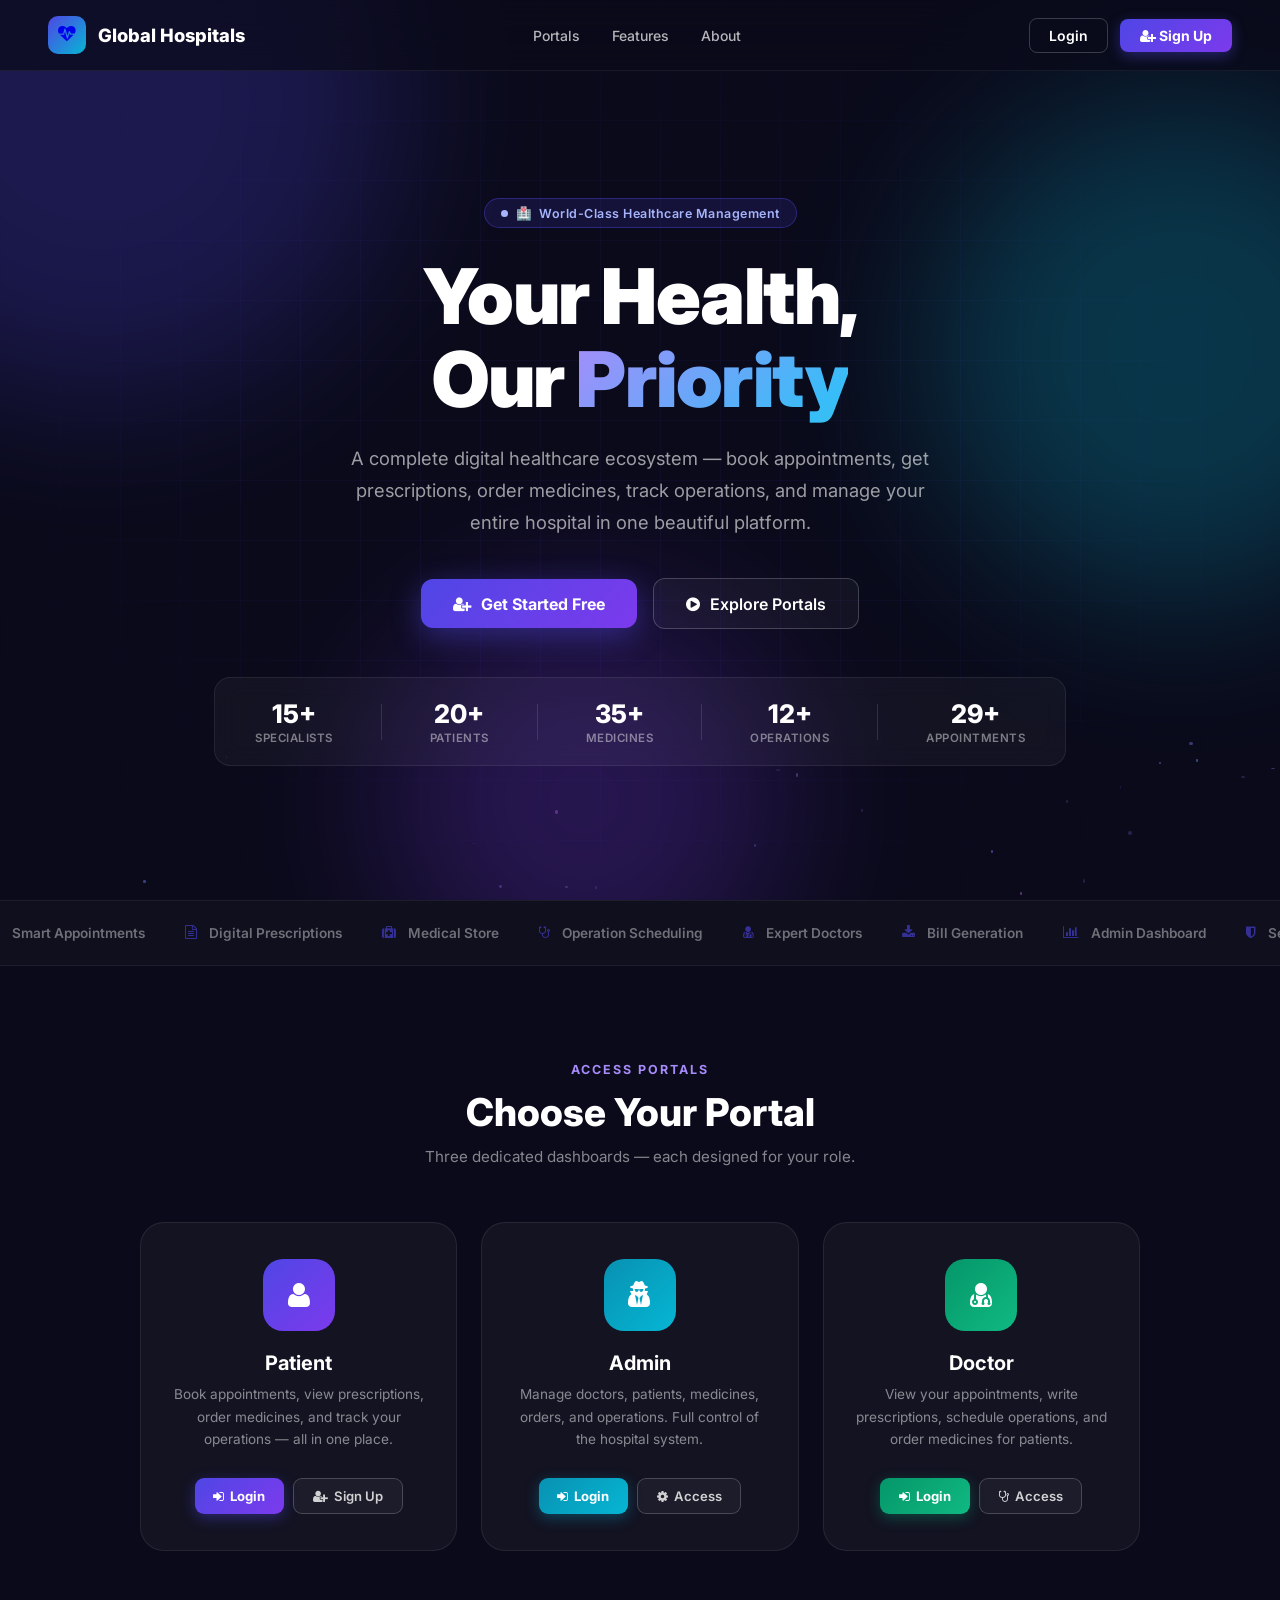
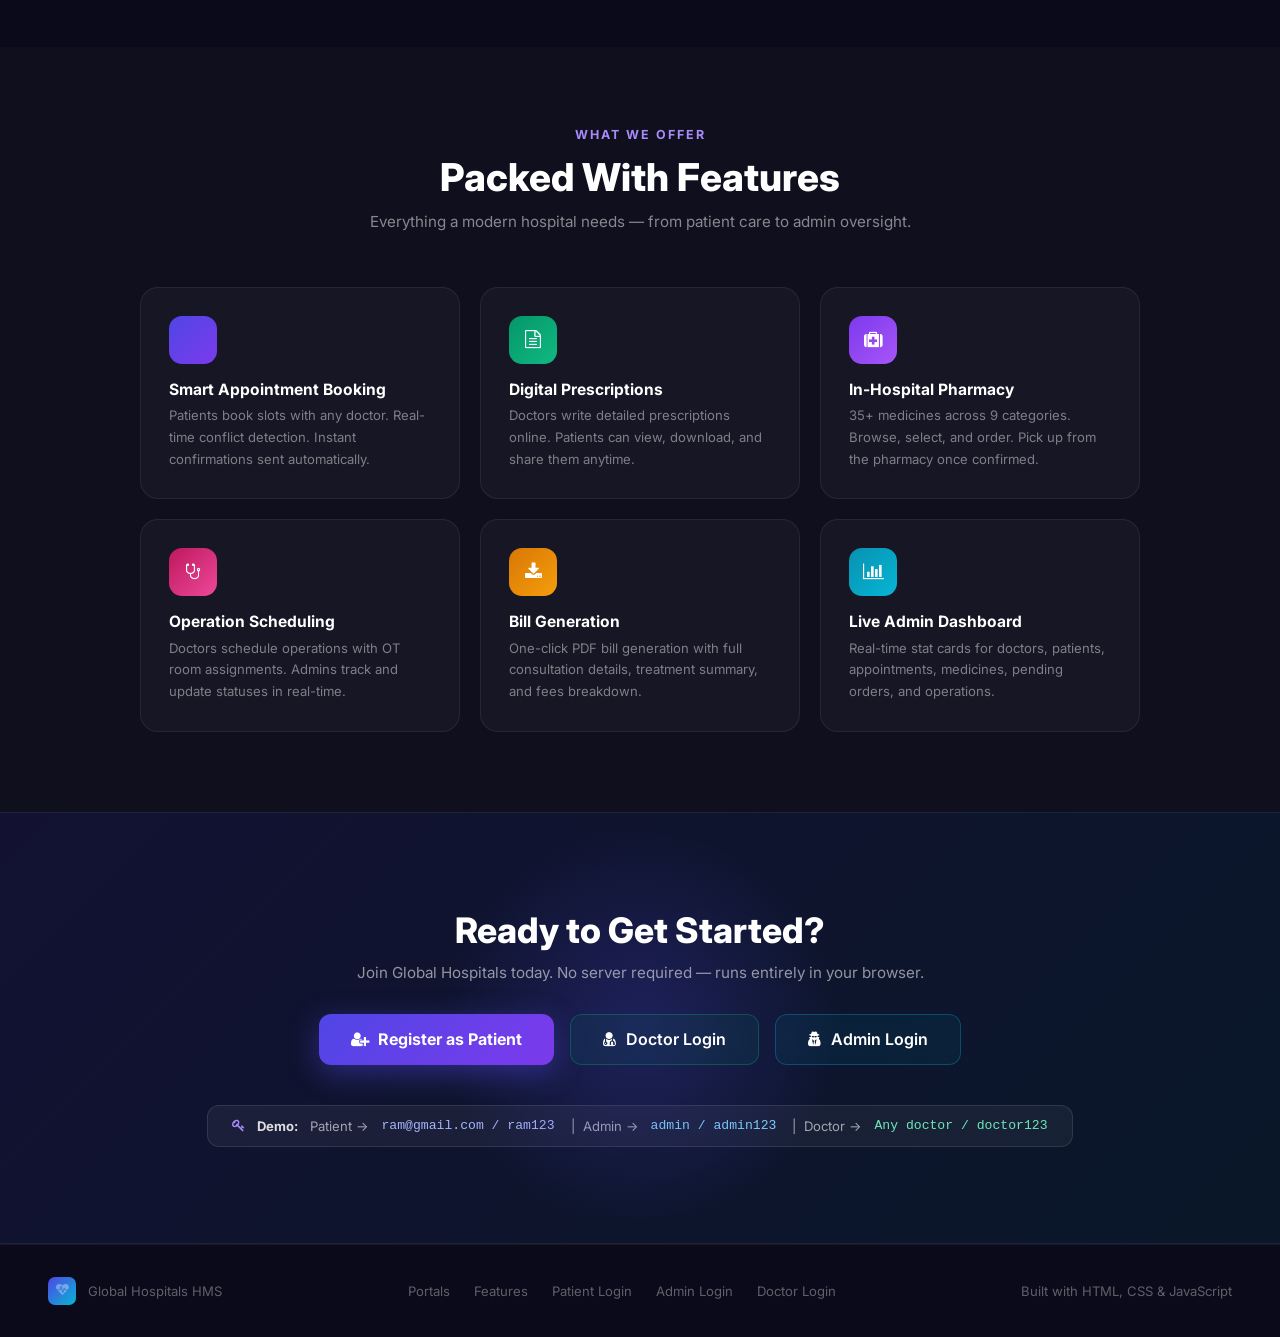
==== commit 3d00ca68: "feat: Premium landing page with animations, Login/SignUp buttons, particles, scroll reveal" ====
--- a/index.html
+++ b/index.html
@@ -5,736 +5,633 @@
   <meta name="viewport" content="width=device-width,initial-scale=1">
   <title>Global Hospitals — World-Class Healthcare</title>
   <link rel="preconnect" href="https://fonts.googleapis.com">
-  <link rel="preconnect" href="https://fonts.gstatic.com" crossorigin>
-  <link href="https://fonts.googleapis.com/css2?family=Inter:wght@300;400;500;600;700;800;900&family=Plus+Jakarta+Sans:wght@400;600;700;800&display=swap" rel="stylesheet">
+  <link href="https://fonts.googleapis.com/css2?family=Inter:wght@300;400;500;600;700;800;900&display=swap" rel="stylesheet">
   <link rel="stylesheet" href="vendor/fontawesome/css/font-awesome.min.css">
   <style>
     *, *::before, *::after { box-sizing: border-box; margin: 0; padding: 0; }
     :root {
-      --blue:   #4f46e5;
-      --violet: #7c3aed;
-      --cyan:   #06b6d4;
-      --green:  #10b981;
-      --pink:   #ec4899;
-      --orange: #f59e0b;
+      --p1: #4f46e5; --p2: #7c3aed; --p3: #06b6d4;
+      --g1: #059669; --r1: #be185d;
+      --dark: #0a0a1a; --dark2: #0f0f2d;
     }
     html { scroll-behavior: smooth; }
-    body { font-family: 'Inter', sans-serif; background: #0a0a0f; color: white; overflow-x: hidden; }
-
-    /* ── NAVBAR ─────────────────────────────────────────────────── */
+    body { font-family: 'Inter', sans-serif; background: var(--dark); color: white; overflow-x: hidden; }
+
+    /* ── SCROLLBAR ── */
+    ::-webkit-scrollbar { width: 6px; }
+    ::-webkit-scrollbar-track { background: var(--dark); }
+    ::-webkit-scrollbar-thumb { background: var(--p1); border-radius: 3px; }
+
+    /* ══ NAVBAR ══════════════════════════════════════════════ */
     .navbar {
-      position: fixed; top: 0; left: 0; right: 0; z-index: 100;
+      position: fixed; top: 0; left: 0; right: 0; z-index: 999;
       display: flex; align-items: center; justify-content: space-between;
-      padding: .9rem 4rem;
-      background: rgba(10,10,15,.7); backdrop-filter: blur(20px);
+      padding: 1rem 3rem;
+      background: rgba(10,10,26,.7);
+      backdrop-filter: blur(20px);
       border-bottom: 1px solid rgba(255,255,255,.06);
-      animation: slideDown .6s ease both;
-    }
-    @keyframes slideDown { from{opacity:0;transform:translateY(-20px)} to{opacity:1;transform:translateY(0)} }
-    .nav-logo { display:flex;align-items:center;gap:.75rem;text-decoration:none }
-    .nav-logo-icon {
-      width: 40px; height: 40px; border-radius: 10px;
-      background: linear-gradient(135deg,var(--blue),var(--cyan));
+      transition: all .3s;
+    }
+    .navbar.scrolled { padding: .7rem 3rem; background: rgba(10,10,26,.95); }
+    .nav-brand { display: flex; align-items: center; gap: .75rem; text-decoration: none; }
+    .nav-brand-icon {
+      width: 38px; height: 38px; border-radius: 10px;
+      background: linear-gradient(135deg, var(--p1), var(--p3));
       display: flex; align-items: center; justify-content: center;
-      font-size: 1.1rem; color: white;
-      box-shadow: 0 0 20px rgba(79,70,229,.5);
-      animation: pulse-glow 3s ease-in-out infinite;
-    }
-    @keyframes pulse-glow {
-      0%,100%{ box-shadow: 0 0 20px rgba(79,70,229,.5) }
-      50%{ box-shadow: 0 0 35px rgba(79,70,229,.9), 0 0 60px rgba(6,182,212,.3) }
-    }
-    .nav-logo-text { font-family: 'Plus Jakarta Sans',sans-serif; font-size: 1.1rem; font-weight: 800; color: white; }
-    .nav-logo-text span { color: var(--cyan); }
+      font-size: 1.1rem; animation: pulse-logo 2.5s ease-in-out infinite;
+    }
+    @keyframes pulse-logo { 0%,100%{box-shadow:0 0 0 0 rgba(79,70,229,.5)} 50%{box-shadow:0 0 0 8px rgba(79,70,229,0)} }
+    .nav-brand span { font-size: 1.15rem; font-weight: 800; color: white; }
     .nav-links { display: flex; align-items: center; gap: 2rem; }
     .nav-links a { color: rgba(255,255,255,.7); text-decoration: none; font-size: .875rem; font-weight: 500; transition: color .2s; }
     .nav-links a:hover { color: white; }
-    .nav-actions { display: flex; align-items: center; gap: .75rem; }
-    .btn-nav-outline {
-      padding: .5rem 1.25rem; border: 1px solid rgba(255,255,255,.2);
-      border-radius: 8px; color: white; text-decoration: none;
-      font-size: .82rem; font-weight: 600; font-family: inherit;
-      transition: all .25s; cursor: pointer; background: transparent;
-    }
-    .btn-nav-outline:hover { background: rgba(255,255,255,.08); border-color: rgba(255,255,255,.35); }
-    .btn-nav-primary {
+    .nav-ctas { display: flex; align-items: center; gap: .75rem; }
+    .btn-ghost {
+      padding: .5rem 1.2rem; border: 1px solid rgba(255,255,255,.2);
+      border-radius: 8px; color: white; font-size: .875rem; font-weight: 600;
+      text-decoration: none; transition: all .25s; font-family: 'Inter', sans-serif;
+    }
+    .btn-ghost:hover { background: rgba(255,255,255,.08); border-color: rgba(255,255,255,.4); }
+    .btn-primary-sm {
       padding: .5rem 1.25rem;
-      background: linear-gradient(135deg,var(--blue),var(--cyan));
-      border: none; border-radius: 8px; color: white; text-decoration: none;
-      font-size: .82rem; font-weight: 700; font-family: inherit;
-      cursor: pointer; transition: all .25s;
+      background: linear-gradient(135deg, var(--p1), var(--p2));
+      border-radius: 8px; color: white; font-size: .875rem; font-weight: 700;
+      text-decoration: none; border: none; cursor: pointer;
+      transition: all .25s; font-family: 'Inter', sans-serif;
       box-shadow: 0 4px 14px rgba(79,70,229,.4);
     }
-    .btn-nav-primary:hover { transform: translateY(-1px); box-shadow: 0 6px 20px rgba(79,70,229,.6); }
-
-    /* ── HERO ────────────────────────────────────────────────────── */
+    .btn-primary-sm:hover { transform: translateY(-1px); box-shadow: 0 6px 20px rgba(79,70,229,.55); }
+
+    /* ══ HERO ════════════════════════════════════════════════ */
     .hero {
-      min-height: 100vh;
-      display: flex; flex-direction: column; align-items: center; justify-content: center;
-      text-align: center; padding: 6rem 2rem 3rem; position: relative; overflow: hidden;
-    }
-    .hero-bg {
-      position: absolute; inset: 0; z-index: 0;
-      background: radial-gradient(ellipse at 20% 50%, rgba(79,70,229,.25) 0%, transparent 55%),
-                  radial-gradient(ellipse at 80% 20%, rgba(6,182,212,.2) 0%, transparent 50%),
-                  radial-gradient(ellipse at 60% 80%, rgba(124,58,237,.2) 0%, transparent 50%);
-    }
-    /* Animated grid */
-    .hero-grid {
-      position: absolute; inset: 0; z-index: 0;
-      background-image: linear-gradient(rgba(255,255,255,.04) 1px, transparent 1px),
-                        linear-gradient(90deg, rgba(255,255,255,.04) 1px, transparent 1px);
+      min-height: 100vh; display: flex; flex-direction: column;
+      align-items: center; justify-content: center; text-align: center;
+      padding: 8rem 2rem 4rem; position: relative; overflow: hidden;
+    }
+
+    /* Animated background blobs */
+    .blob {
+      position: absolute; border-radius: 50%;
+      filter: blur(80px); opacity: .25; animation: blob-float 8s ease-in-out infinite;
+      pointer-events: none;
+    }
+    .blob-1 { width: 600px; height: 600px; background: var(--p1); top: -200px; left: -200px; animation-delay: 0s; }
+    .blob-2 { width: 500px; height: 500px; background: var(--p3); top: 100px; right: -150px; animation-delay: 2s; }
+    .blob-3 { width: 400px; height: 400px; background: var(--p2); bottom: -100px; left: 30%; animation-delay: 4s; }
+    @keyframes blob-float {
+      0%,100% { transform: translate(0,0) scale(1); }
+      33%  { transform: translate(30px,-40px) scale(1.05); }
+      66%  { transform: translate(-20px,20px) scale(.95); }
+    }
+
+    /* Grid overlay */
+    .hero::before {
+      content: '';
+      position: absolute; inset: 0;
+      background-image:
+        linear-gradient(rgba(79,70,229,.06) 1px, transparent 1px),
+        linear-gradient(90deg, rgba(79,70,229,.06) 1px, transparent 1px);
       background-size: 60px 60px;
-      mask-image: radial-gradient(ellipse at center, black 30%, transparent 80%);
-      animation: grid-pan 20s linear infinite;
-    }
-    @keyframes grid-pan { from{background-position:0 0} to{background-position:60px 60px} }
-    /* Floating orbs */
-    .orb {
-      position: absolute; border-radius: 50%; filter: blur(80px); opacity: .55; z-index: 0;
-      animation: float-orb 8s ease-in-out infinite;
-    }
-    .orb1 { width:400px;height:400px;background:radial-gradient(circle,#4f46e5,transparent); top:-100px;left:-80px; animation-delay:0s; }
-    .orb2 { width:350px;height:350px;background:radial-gradient(circle,#06b6d4,transparent); bottom:-80px;right:-60px; animation-delay:-3s; }
-    .orb3 { width:280px;height:280px;background:radial-gradient(circle,#7c3aed,transparent); top:40%;left:60%; animation-delay:-6s; }
-    @keyframes float-orb {
-      0%,100%{ transform: translate(0,0) scale(1) }
-      33%{ transform: translate(30px,-20px) scale(1.05) }
-      66%{ transform: translate(-20px,30px) scale(.95) }
-    }
-    /* Particles */
-    .particles { position:absolute;inset:0;z-index:0;overflow:hidden; }
+      mask-image: radial-gradient(ellipse at center, black 40%, transparent 80%);
+    }
+
+    /* Floating particles */
+    .particles { position: absolute; inset: 0; pointer-events: none; }
     .particle {
-      position:absolute;width:3px;height:3px;border-radius:50%;
-      background:white;opacity:0;
-      animation: particle-rise 6s ease-in-out infinite;
+      position: absolute; width: 3px; height: 3px; border-radius: 50%;
+      background: rgba(79,70,229,.6); animation: particle-rise linear infinite;
     }
     @keyframes particle-rise {
-      0%{opacity:0;transform:translateY(0) scale(0)}
-      20%{opacity:.7}
-      80%{opacity:.3}
-      100%{opacity:0;transform:translateY(-80px) scale(.5)}
-    }
-    .hero-content { position: relative; z-index: 1; max-width: 820px; }
+      0%   { transform: translateY(0) scale(0); opacity: 0; }
+      10%  { opacity: 1; }
+      90%  { opacity: .5; }
+      100% { transform: translateY(-100vh) scale(1); opacity: 0; }
+    }
+
+    .hero-content { position: relative; z-index: 2; max-width: 860px; }
+
     .hero-badge {
       display: inline-flex; align-items: center; gap: .5rem;
       background: rgba(79,70,229,.15); border: 1px solid rgba(79,70,229,.4);
-      color: #a5b4fc; padding: .4rem 1rem; border-radius: 20px;
+      color: #a5b4fc; padding: .4rem 1rem; border-radius: 100px;
       font-size: .78rem; font-weight: 600; letter-spacing: .5px;
-      margin-bottom: 1.75rem; backdrop-filter: blur(8px);
-      animation: fadeInUp .7s .2s both;
-    }
-    .hero-badge .dot { width:6px;height:6px;border-radius:50%;background:#10b981;animation:blink 1.5s infinite; }
-    @keyframes blink { 0%,100%{opacity:1}50%{opacity:.3} }
+      margin-bottom: 1.75rem;
+      animation: fadeDown .8s ease both;
+    }
+    .badge-dot { width: 7px; height: 7px; border-radius: 50%; background: #a5b4fc; animation: blink 1.5s ease-in-out infinite; }
+    @keyframes blink { 0%,100% { opacity: 1; } 50% { opacity: .2; } }
+
     .hero-title {
-      font-family: 'Plus Jakarta Sans', sans-serif;
-      font-size: 4rem; font-weight: 900; line-height: 1.05;
+      font-size: clamp(2.8rem, 6vw, 5rem); font-weight: 900;
+      line-height: 1.08; letter-spacing: -1.5px;
       margin-bottom: 1.25rem;
-      animation: fadeInUp .7s .35s both;
-    }
-    .hero-title .grad {
-      background: linear-gradient(135deg, #fff 0%, #a5b4fc 50%, #67e8f9 100%);
-      -webkit-background-clip: text; -webkit-text-fill-color: transparent; background-clip: text;
-    }
-    .hero-title .grad2 {
-      background: linear-gradient(135deg, #f0abfc 0%, #818cf8 100%);
-      -webkit-background-clip: text; -webkit-text-fill-color: transparent; background-clip: text;
-    }
+      animation: fadeDown .8s ease .15s both;
+    }
+    .hero-title .highlight {
+      background: linear-gradient(135deg, #a78bfa, #38bdf8, #34d399);
+      background-size: 200% auto;
+      -webkit-background-clip: text; -webkit-text-fill-color: transparent;
+      background-clip: text;
+      animation: gradient-shift 4s linear infinite;
+    }
+    @keyframes gradient-shift { 0% { background-position: 0% } 100% { background-position: 200% } }
+
     .hero-sub {
-      font-size: 1.1rem; color: rgba(255,255,255,.6); line-height: 1.75;
-      max-width: 580px; margin: 0 auto 2.5rem;
-      animation: fadeInUp .7s .5s both;
-    }
-    .hero-cta { display:flex;justify-content:center;gap:1rem;flex-wrap:wrap; animation: fadeInUp .7s .65s both; }
+      font-size: 1.15rem; color: rgba(255,255,255,.6); line-height: 1.75;
+      max-width: 600px; margin: 0 auto 2.5rem;
+      animation: fadeDown .8s ease .3s both;
+    }
+
+    .hero-ctas {
+      display: flex; align-items: center; justify-content: center; gap: 1rem;
+      flex-wrap: wrap; margin-bottom: 3rem;
+      animation: fadeDown .8s ease .45s both;
+    }
     .btn-hero-primary {
       display: inline-flex; align-items: center; gap: .6rem;
-      padding: .85rem 2rem; border-radius: 12px;
-      background: linear-gradient(135deg,var(--blue),var(--violet));
-      color: white; font-size: .95rem; font-weight: 700; text-decoration: none;
-      border: none; cursor: pointer; font-family: inherit;
-      box-shadow: 0 8px 24px rgba(79,70,229,.5);
+      padding: .9rem 2rem; border-radius: 12px;
+      background: linear-gradient(135deg, var(--p1), var(--p2));
+      color: white; font-size: 1rem; font-weight: 700;
+      text-decoration: none; border: none; cursor: pointer;
+      font-family: 'Inter', sans-serif;
+      box-shadow: 0 8px 30px rgba(79,70,229,.45);
       transition: all .3s; position: relative; overflow: hidden;
     }
-    .btn-hero-primary::after {
-      content:''; position:absolute;inset:0;
-      background: linear-gradient(135deg,transparent 40%,rgba(255,255,255,.15));
-      opacity:0; transition: opacity .3s;
-    }
-    .btn-hero-primary:hover { transform:translateY(-3px); box-shadow:0 12px 32px rgba(79,70,229,.7); }
-    .btn-hero-primary:hover::after { opacity:1; }
+    .btn-hero-primary::before {
+      content: ''; position: absolute; inset: 0;
+      background: linear-gradient(135deg, rgba(255,255,255,.15), transparent);
+      opacity: 0; transition: opacity .3s;
+    }
+    .btn-hero-primary:hover { transform: translateY(-2px); box-shadow: 0 12px 40px rgba(79,70,229,.55); }
+    .btn-hero-primary:hover::before { opacity: 1; }
     .btn-hero-outline {
       display: inline-flex; align-items: center; gap: .6rem;
-      padding: .85rem 2rem; border-radius: 12px;
-      border: 1px solid rgba(255,255,255,.2);
-      color: white; font-size: .95rem; font-weight: 600; text-decoration: none;
-      cursor: pointer; font-family: inherit; background: rgba(255,255,255,.05);
-      backdrop-filter: blur(8px); transition: all .3s;
-    }
-    .btn-hero-outline:hover { background: rgba(255,255,255,.1); border-color: rgba(255,255,255,.35); transform: translateY(-3px); }
+      padding: .9rem 2rem; border-radius: 12px;
+      border: 1.5px solid rgba(255,255,255,.2);
+      color: white; font-size: 1rem; font-weight: 600;
+      text-decoration: none; transition: all .3s;
+      background: rgba(255,255,255,.04);
+      backdrop-filter: blur(8px);
+    }
+    .btn-hero-outline:hover { background: rgba(255,255,255,.1); border-color: rgba(255,255,255,.4); transform: translateY(-2px); }
 
     /* Stats strip */
     .stats-strip {
-      display: flex; justify-content: center; gap: 0;
-      margin-top: 3.5rem; position: relative; z-index: 1;
-      animation: fadeInUp .7s .8s both;
-    }
-    .stat-item {
-      padding: 1.25rem 2.5rem; text-align: center;
-      border-right: 1px solid rgba(255,255,255,.08);
-    }
-    .stat-item:last-child { border-right: none; }
-    .stat-num {
-      font-family: 'Plus Jakarta Sans',sans-serif;
-      font-size: 2rem; font-weight: 900; color: white;
-      background: linear-gradient(135deg,white,#a5b4fc);
-      -webkit-background-clip: text; -webkit-text-fill-color: transparent; background-clip: text;
-    }
-    .stat-lbl { font-size: .72rem; color: rgba(255,255,255,.45); font-weight: 600; text-transform: uppercase; letter-spacing: .8px; margin-top: .2rem; }
-
-    @keyframes fadeInUp { from{opacity:0;transform:translateY(24px)} to{opacity:1;transform:translateY(0)} }
-
-    /* ── SCROLL INDICATOR ───────────────────────────────────────── */
-    .scroll-hint {
-      position: absolute; bottom: 2rem; left: 50%; transform: translateX(-50%);
-      display: flex; flex-direction: column; align-items: center; gap: .4rem;
-      color: rgba(255,255,255,.35); font-size: .72rem; font-weight: 500;
-      letter-spacing: .5px; z-index: 1; animation: bounce-slow 2s ease-in-out infinite;
-    }
-    @keyframes bounce-slow { 0%,100%{transform:translateX(-50%) translateY(0)} 50%{transform:translateX(-50%) translateY(8px)} }
-    .scroll-mouse {
-      width: 22px; height: 34px; border: 2px solid rgba(255,255,255,.25);
-      border-radius: 11px; display: flex; justify-content: center; padding-top: 5px;
-    }
-    .scroll-wheel { width: 3px; height: 6px; background: rgba(255,255,255,.5); border-radius: 2px; animation: scroll-wheel 1.5s ease-in-out infinite; }
-    @keyframes scroll-wheel { 0%{opacity:0;transform:translateY(0)} 30%{opacity:1} 100%{opacity:0;transform:translateY(10px)} }
-
-    /* ── PORTALS SECTION ────────────────────────────────────────── */
-    .section { padding: 6rem 2rem; }
-    .section-inner { max-width: 1100px; margin: 0 auto; }
-    .section-tag {
-      display: inline-block;
-      background: linear-gradient(135deg,rgba(79,70,229,.2),rgba(6,182,212,.2));
-      border: 1px solid rgba(79,70,229,.3); color: #a5b4fc;
-      padding: .3rem .85rem; border-radius: 20px;
-      font-size: .72rem; font-weight: 700; letter-spacing: .5px;
-      text-transform: uppercase; margin-bottom: 1rem;
+      display: flex; align-items: center; justify-content: center;
+      gap: 3rem; padding: 1.25rem 2.5rem;
+      background: rgba(255,255,255,.04);
+      border: 1px solid rgba(255,255,255,.08);
+      border-radius: 16px; backdrop-filter: blur(12px);
+      animation: fadeDown .8s ease .6s both;
+      position: relative; z-index: 2;
+    }
+    .stats-strip .sep { width: 1px; height: 36px; background: rgba(255,255,255,.12); }
+    .stat-item { text-align: center; }
+    .stat-num { font-size: 1.6rem; font-weight: 800; color: white; }
+    .stat-lbl { font-size: .72rem; font-weight: 600; color: rgba(255,255,255,.45); text-transform: uppercase; letter-spacing: .5px; margin-top: .1rem; }
+
+    @keyframes fadeDown { from { opacity:0; transform:translateY(-20px); } to { opacity:1; transform:translateY(0); } }
+
+    /* ══ PORTALS ════════════════════════════════════════════ */
+    .portals { padding: 6rem 2rem; position: relative; }
+    .section-label {
+      text-align: center; font-size: .78rem; font-weight: 700;
+      letter-spacing: 2px; text-transform: uppercase;
+      color: #a78bfa; margin-bottom: .75rem;
     }
     .section-title {
-      font-family: 'Plus Jakarta Sans',sans-serif;
-      font-size: 2.5rem; font-weight: 800; color: white;
-      margin-bottom: .65rem; line-height: 1.15;
-    }
-    .section-sub { color: rgba(255,255,255,.5); font-size: .975rem; line-height: 1.7; max-width: 520px; }
-
-    /* Portal Cards */
-    .portal-grid { display: grid; grid-template-columns: repeat(3,1fr); gap: 1.5rem; margin-top: 3rem; }
+      text-align: center; font-size: 2.4rem; font-weight: 800;
+      color: white; margin-bottom: .75rem; line-height: 1.2;
+    }
+    .section-sub { text-align: center; color: rgba(255,255,255,.5); font-size: .95rem; margin-bottom: 3.5rem; }
+
+    .portal-grid { display: grid; grid-template-columns: repeat(3,1fr); gap: 1.5rem; max-width: 1000px; margin: 0 auto; }
+
     .portal-card {
-      position: relative; border-radius: 20px; overflow: hidden;
+      background: rgba(255,255,255,.04);
       border: 1px solid rgba(255,255,255,.08);
-      background: rgba(255,255,255,.04); backdrop-filter: blur(12px);
-      padding: 0; transition: all .35s cubic-bezier(.4,0,.2,1);
-      animation: fadeInUp .7s both;
-    }
-    .portal-card:nth-child(1){animation-delay:.1s}
-    .portal-card:nth-child(2){animation-delay:.2s}
-    .portal-card:nth-child(3){animation-delay:.3s}
-    .portal-card:hover { transform: translateY(-10px); border-color: rgba(255,255,255,.18); box-shadow: 0 24px 60px rgba(0,0,0,.5); }
-    .portal-card-glow {
-      position: absolute; top: -60px; left: 50%; transform: translateX(-50%);
-      width: 180px; height: 180px; border-radius: 50%; filter: blur(50px);
-      opacity: 0; transition: opacity .4s;
-    }
-    .portal-card:hover .portal-card-glow { opacity: .35; }
-    .portal-card-top {
-      padding: 2rem 2rem 1.25rem;
-      background: linear-gradient(180deg, rgba(255,255,255,.06), transparent);
-      position: relative;
-    }
-    .portal-icon-wrap {
-      width: 60px; height: 60px; border-radius: 16px;
+      border-radius: 24px; padding: 2.25rem 2rem;
+      text-align: center; transition: all .35s;
+      position: relative; overflow: hidden;
+      cursor: pointer;
+    }
+    .portal-card::before {
+      content: ''; position: absolute; inset: 0; opacity: 0;
+      transition: opacity .35s; border-radius: 24px;
+    }
+    .portal-card.patient::before { background: linear-gradient(135deg, rgba(79,70,229,.15), rgba(124,58,237,.1)); }
+    .portal-card.admin::before { background: linear-gradient(135deg, rgba(8,145,178,.15), rgba(6,182,212,.1)); }
+    .portal-card.doctor::before { background: linear-gradient(135deg, rgba(5,150,105,.15), rgba(16,185,129,.1)); }
+    .portal-card:hover { transform: translateY(-8px); border-color: rgba(255,255,255,.2); }
+    .portal-card:hover::before { opacity: 1; }
+    .portal-card:hover .portal-icon { transform: scale(1.12) rotate(-3deg); }
+
+    .portal-icon {
+      width: 72px; height: 72px; border-radius: 20px;
       display: flex; align-items: center; justify-content: center;
-      font-size: 1.4rem; margin-bottom: 1.25rem;
+      font-size: 1.75rem; color: white; margin: 0 auto 1.25rem;
+      transition: transform .35s;
+    }
+    .portal-card h3 { font-size: 1.25rem; font-weight: 700; color: white; margin-bottom: .5rem; }
+    .portal-card p { font-size: .85rem; color: rgba(255,255,255,.5); line-height: 1.65; margin-bottom: 1.75rem; }
+    .portal-btns { display: flex; gap: .6rem; justify-content: center; flex-wrap: wrap; }
+    .btn-portal-login {
+      display: inline-flex; align-items: center; gap: .4rem;
+      padding: .55rem 1.15rem; border-radius: 9px;
+      font-size: .82rem; font-weight: 700; text-decoration: none;
+      transition: all .25s; font-family: 'Inter', sans-serif; border: none; cursor: pointer;
+    }
+    .btn-portal-signup {
+      display: inline-flex; align-items: center; gap: .4rem;
+      padding: .55rem 1.15rem; border-radius: 9px;
+      font-size: .82rem; font-weight: 600; text-decoration: none;
+      border: 1px solid rgba(255,255,255,.2); color: rgba(255,255,255,.8);
+      background: rgba(255,255,255,.04); transition: all .25s;
+    }
+    .btn-portal-signup:hover { background: rgba(255,255,255,.1); border-color: rgba(255,255,255,.4); color: white; }
+
+    /* Glow ring on hover */
+    .portal-card::after {
+      content: ''; position: absolute; inset: -1px; border-radius: 25px;
+      opacity: 0; transition: opacity .35s; z-index: -1;
+      background: transparent; box-shadow: 0 0 0 0 transparent;
+    }
+    .portal-card.patient:hover::after { box-shadow: 0 0 40px rgba(79,70,229,.25), inset 0 0 40px rgba(79,70,229,.08); }
+    .portal-card.admin:hover::after   { box-shadow: 0 0 40px rgba(8,145,178,.25), inset 0 0 40px rgba(8,145,178,.08); }
+    .portal-card.doctor:hover::after  { box-shadow: 0 0 40px rgba(5,150,105,.25), inset 0 0 40px rgba(5,150,105,.08); }
+    .portal-card:hover::after { opacity: 1; }
+
+    /* ══ FEATURES ═══════════════════════════════════════════ */
+    .features { padding: 5rem 2rem; background: rgba(255,255,255,.02); }
+    .feat-grid { display: grid; grid-template-columns: repeat(3,1fr); gap: 1.25rem; max-width: 1000px; margin: 0 auto; }
+    .feat-card {
+      background: rgba(255,255,255,.03); border: 1px solid rgba(255,255,255,.07);
+      border-radius: 18px; padding: 1.75rem;
+      transition: all .3s;
+    }
+    .feat-card:hover { background: rgba(255,255,255,.06); border-color: rgba(255,255,255,.14); transform: translateY(-4px); }
+    .feat-icon { width: 48px; height: 48px; border-radius: 13px; display: flex; align-items: center; justify-content: center; font-size: 1.15rem; color: white; margin-bottom: 1rem; }
+    .feat-card h4 { font-size: .975rem; font-weight: 700; color: white; margin-bottom: .4rem; }
+    .feat-card p { font-size: .82rem; color: rgba(255,255,255,.45); line-height: 1.65; }
+
+    /* ══ CTA SECTION ════════════════════════════════════════ */
+    .cta-section {
+      padding: 6rem 2rem; text-align: center;
+      background: linear-gradient(135deg, rgba(79,70,229,.12), rgba(6,182,212,.08));
+      border-top: 1px solid rgba(255,255,255,.06);
+      border-bottom: 1px solid rgba(255,255,255,.06);
       position: relative; overflow: hidden;
     }
-    .portal-icon-wrap::after {
-      content:''; position:absolute;inset:0;
-      background: linear-gradient(135deg,rgba(255,255,255,.2),transparent);
-    }
-    .portal-card-title { font-family:'Plus Jakarta Sans',sans-serif; font-size: 1.25rem; font-weight: 800; color: white; margin-bottom: .4rem; }
-    .portal-card-desc  { color: rgba(255,255,255,.5); font-size: .85rem; line-height: 1.65; }
-    .portal-card-body  { padding: 0 2rem 2rem; }
-    .portal-features   { list-style: none; margin-bottom: 1.5rem; }
-    .portal-features li {
-      display: flex; align-items: center; gap: .6rem;
-      color: rgba(255,255,255,.65); font-size: .82rem; padding: .3rem 0;
-      border-bottom: 1px solid rgba(255,255,255,.04);
-    }
-    .portal-features li:last-child { border-bottom: none; }
-    .portal-features li i { font-size: .7rem; width: 18px; height: 18px; border-radius: 50%; display: flex; align-items: center; justify-content: center; flex-shrink: 0; }
-    .portal-btns { display: flex; gap: .6rem; }
-    .btn-portal-login {
-      flex: 1; padding: .65rem 1rem; border-radius: 10px;
-      font-size: .82rem; font-weight: 700; font-family: inherit;
-      text-align: center; text-decoration: none; cursor: pointer;
-      border: none; display: flex; align-items: center; justify-content: center; gap: .4rem;
-      transition: all .25s; color: white;
-    }
-    .btn-portal-login:hover { transform: translateY(-2px); filter: brightness(1.15); }
-    .btn-portal-signup {
-      flex: 1; padding: .65rem 1rem; border-radius: 10px;
-      font-size: .82rem; font-weight: 600; font-family: inherit;
-      text-align: center; text-decoration: none; cursor: pointer;
-      background: rgba(255,255,255,.07); border: 1px solid rgba(255,255,255,.12);
-      color: rgba(255,255,255,.75);
-      display: flex; align-items: center; justify-content: center; gap: .4rem;
-      transition: all .25s;
-    }
-    .btn-portal-signup:hover { background: rgba(255,255,255,.12); color: white; transform: translateY(-2px); }
-
-    /* ── FEATURES SECTION ───────────────────────────────────────── */
-    .features-section { background: rgba(255,255,255,.02); border-top: 1px solid rgba(255,255,255,.05); border-bottom: 1px solid rgba(255,255,255,.05); }
-    .feat-grid { display: grid; grid-template-columns: repeat(3,1fr); gap: 1.25rem; margin-top: 3rem; }
-    .feat-card {
-      border-radius: 16px; padding: 1.75rem;
-      background: rgba(255,255,255,.03); border: 1px solid rgba(255,255,255,.07);
-      transition: all .3s; animation: fadeInUp .7s both;
-    }
-    .feat-card:hover { background: rgba(255,255,255,.06); border-color: rgba(255,255,255,.14); transform: translateY(-4px); }
-    .feat-card:nth-child(1){animation-delay:.05s}.feat-card:nth-child(2){animation-delay:.1s}
-    .feat-card:nth-child(3){animation-delay:.15s}.feat-card:nth-child(4){animation-delay:.2s}
-    .feat-card:nth-child(5){animation-delay:.25s}.feat-card:nth-child(6){animation-delay:.3s}
-    .feat-icon { width:46px;height:46px;border-radius:12px;display:flex;align-items:center;justify-content:center;font-size:1.1rem;margin-bottom:1rem;color:white; }
-    .feat-card h4 { font-size:.975rem;font-weight:700;color:white;margin-bottom:.4rem; }
-    .feat-card p  { font-size:.82rem;color:rgba(255,255,255,.45);line-height:1.65; }
-
-    /* ── HOW IT WORKS ─────────────────────────────────────────── */
-    .steps-grid { display:grid;grid-template-columns:repeat(4,1fr);gap:1rem;margin-top:3rem; }
-    .step-card {
-      text-align:center;padding:2rem 1.25rem;border-radius:16px;
-      background:rgba(255,255,255,.03);border:1px solid rgba(255,255,255,.06);
-      position:relative; transition:all .3s;
-    }
-    .step-card:hover { background:rgba(255,255,255,.06);transform:translateY(-4px); }
-    .step-num {
-      width:42px;height:42px;border-radius:12px;
-      background:linear-gradient(135deg,var(--blue),var(--cyan));
-      display:flex;align-items:center;justify-content:center;
-      font-weight:800;font-size:1rem;margin:0 auto 1rem;
-      box-shadow:0 4px 16px rgba(79,70,229,.4);
-    }
-    .step-card h4 { font-size:.9rem;font-weight:700;color:white;margin-bottom:.4rem; }
-    .step-card p  { font-size:.78rem;color:rgba(255,255,255,.45);line-height:1.6; }
-    .step-arrow {
-      position:absolute;top:50%;right:-12px;transform:translateY(-50%);
-      width:24px;height:24px;background:rgba(255,255,255,.06);border-radius:50%;
-      display:flex;align-items:center;justify-content:center;
-      color:rgba(255,255,255,.3);font-size:.65rem;z-index:2;
-    }
-    .step-card:last-child .step-arrow{display:none}
-
-    /* ── TESTIMONIALS ────────────────────────────────────────────── */
-    .testi-grid { display:grid;grid-template-columns:repeat(3,1fr);gap:1.25rem;margin-top:3rem; }
-    .testi-card {
-      border-radius:16px;padding:1.75rem;
-      background:rgba(255,255,255,.03);border:1px solid rgba(255,255,255,.07);
-      transition:all .3s;
-    }
-    .testi-card:hover { background:rgba(255,255,255,.05);transform:translateY(-4px); }
-    .testi-stars { color:var(--orange);font-size:.8rem;margin-bottom:.85rem;letter-spacing:2px; }
-    .testi-text { font-size:.85rem;color:rgba(255,255,255,.65);line-height:1.7;margin-bottom:1.25rem;font-style:italic; }
-    .testi-author { display:flex;align-items:center;gap:.75rem; }
-    .testi-avatar { width:38px;height:38px;border-radius:50%;display:flex;align-items:center;justify-content:center;font-weight:700;font-size:.8rem;color:white;flex-shrink:0; }
-    .testi-name { font-size:.82rem;font-weight:700;color:white; }
-    .testi-role { font-size:.72rem;color:rgba(255,255,255,.4); }
-
-    /* ── CTA BANNER ─────────────────────────────────────────────── */
-    .cta-banner {
-      margin: 4rem auto; max-width:900px;
-      border-radius: 24px; padding: 3.5rem 3rem;
-      background: linear-gradient(135deg,rgba(79,70,229,.25),rgba(6,182,212,.15));
-      border: 1px solid rgba(79,70,229,.3); text-align:center;
-      position: relative; overflow: hidden;
-    }
-    .cta-banner::before {
-      content:''; position:absolute;inset:0;
-      background: radial-gradient(ellipse at 30% 50%,rgba(79,70,229,.3),transparent 60%),
-                  radial-gradient(ellipse at 70% 50%,rgba(6,182,212,.2),transparent 60%);
-    }
-    .cta-banner > * { position:relative;z-index:1; }
-    .cta-banner h2 { font-family:'Plus Jakarta Sans',sans-serif;font-size:2rem;font-weight:800;color:white;margin-bottom:.5rem; }
-    .cta-banner p  { color:rgba(255,255,255,.6);font-size:.95rem;margin-bottom:2rem; }
-    .cta-banner-btns { display:flex;justify-content:center;gap:1rem;flex-wrap:wrap; }
-
-    /* ── FOOTER ─────────────────────────────────────────────────── */
+    .cta-section::before {
+      content: ''; position: absolute; width: 400px; height: 400px;
+      background: radial-gradient(circle, rgba(79,70,229,.25) 0%, transparent 70%);
+      top: 50%; left: 50%; transform: translate(-50%,-50%);
+      animation: cta-pulse 3s ease-in-out infinite;
+    }
+    @keyframes cta-pulse { 0%,100%{transform:translate(-50%,-50%) scale(1)} 50%{transform:translate(-50%,-50%) scale(1.2)} }
+    .cta-section h2 { font-size: 2.2rem; font-weight: 800; margin-bottom: .75rem; position: relative; }
+    .cta-section p { color: rgba(255,255,255,.55); margin-bottom: 2rem; font-size: .95rem; position: relative; }
+    .cta-btns { display: flex; justify-content: center; gap: 1rem; flex-wrap: wrap; position: relative; }
+
+    /* ══ MARQUEE STRIP ══════════════════════════════════════ */
+    .marquee-wrap { overflow: hidden; padding: 1.5rem 0; border-top: 1px solid rgba(255,255,255,.06); border-bottom: 1px solid rgba(255,255,255,.06); background: rgba(255,255,255,.02); }
+    .marquee-track { display: flex; gap: 2.5rem; width: max-content; animation: marquee 20s linear infinite; }
+    .marquee-item { display: flex; align-items: center; gap: .75rem; font-size: .85rem; font-weight: 600; color: rgba(255,255,255,.4); white-space: nowrap; }
+    .marquee-item i { color: rgba(79,70,229,.6); }
+    @keyframes marquee { from{transform:translateX(0)} to{transform:translateX(-50%)} }
+
+    /* ══ FOOTER ═════════════════════════════════════════════ */
     .footer {
-      border-top: 1px solid rgba(255,255,255,.05);
-      padding: 2.5rem 4rem; display:flex; align-items:center; justify-content:space-between;
-      color: rgba(255,255,255,.3); font-size: .8rem;
-    }
-    .footer-logo { display:flex;align-items:center;gap:.5rem;color:rgba(255,255,255,.6);font-weight:600;font-size:.875rem; }
-    .footer-links { display:flex;gap:1.5rem; }
-    .footer-links a { color:rgba(255,255,255,.3);text-decoration:none;font-size:.78rem;transition:color .2s; }
-    .footer-links a:hover { color:rgba(255,255,255,.7); }
-
-    /* ── INTERSECTION OBSERVER ANIMATIONS ────────────────────────── */
-    .reveal { opacity:0; transform:translateY(32px); transition: opacity .6s ease, transform .6s ease; }
-    .reveal.visible { opacity:1; transform:translateY(0); }
-    .reveal-left  { opacity:0; transform:translateX(-32px); transition: opacity .6s ease, transform .6s ease; }
-    .reveal-left.visible  { opacity:1; transform:translateX(0); }
-    .reveal-right { opacity:0; transform:translateX(32px); transition: opacity .6s ease, transform .6s ease; }
-    .reveal-right.visible { opacity:1; transform:translateX(0); }
-
-    /* Counter animation */
-    .counter { display:inline-block; }
-
-    /* Typewriter */
-    .typewriter { border-right: 3px solid rgba(255,255,255,.5); white-space: nowrap; overflow: hidden; animation: typing 3s steps(40,end) .5s both, blink-caret .75s step-end infinite; }
-    @keyframes typing { from{width:0} to{width:100%} }
-    @keyframes blink-caret { from,to{border-color:transparent} 50%{border-color:rgba(255,255,255,.5)} }
+      padding: 2rem 3rem; display: flex; align-items: center;
+      justify-content: space-between;
+      border-top: 1px solid rgba(255,255,255,.06);
+      color: rgba(255,255,255,.35); font-size: .82rem;
+    }
+    .footer a { color: rgba(255,255,255,.35); text-decoration: none; }
+    .footer a:hover { color: rgba(255,255,255,.7); }
+    .footer-links { display: flex; gap: 1.5rem; }
+
+    /* ══ SCROLL REVEAL ══════════════════════════════════════ */
+    .reveal { opacity: 0; transform: translateY(30px); transition: all .7s cubic-bezier(.4,0,.2,1); }
+    .reveal.visible { opacity: 1; transform: translateY(0); }
+
+    /* ══ RESPONSIVE ═════════════════════════════════════════ */
+    @media (max-width: 768px) {
+      .navbar { padding: .75rem 1.25rem; }
+      .nav-links { display: none; }
+      .hero-title { font-size: 2.4rem; }
+      .portal-grid, .feat-grid { grid-template-columns: 1fr; }
+      .stats-strip { gap: 1.5rem; flex-wrap: wrap; }
+      .footer { flex-direction: column; gap: 1rem; text-align: center; }
+    }
   </style>
 </head>
 <body>
 
-<!-- NAVBAR -->
-<nav class="navbar">
-  <a href="index.html" class="nav-logo">
-    <div class="nav-logo-icon"><i class="fa fa-heartbeat"></i></div>
-    <span class="nav-logo-text">Global <span>Hospitals</span></span>
+<!-- ══ NAVBAR ══════════════════════════════════════════════════ -->
+<nav class="navbar" id="navbar">
+  <a href="#" class="nav-brand">
+    <div class="nav-brand-icon"><i class="fa fa-heartbeat"></i></div>
+    <span>Global Hospitals</span>
   </a>
   <div class="nav-links">
     <a href="#portals">Portals</a>
     <a href="#features">Features</a>
-    <a href="#how">How It Works</a>
-    <a href="#testimonials">Testimonials</a>
-  </div>
-  <div class="nav-actions">
-    <a href="#portals" class="btn-nav-outline">Sign In</a>
-    <a href="#portals" class="btn-nav-primary"><i class="fa fa-plus"></i> Get Started</a>
+    <a href="#about">About</a>
+  </div>
+  <div class="nav-ctas">
+    <a href="login-patient.html" class="btn-ghost">Login</a>
+    <a href="login-patient.html" class="btn-primary-sm"><i class="fa fa-user-plus"></i> Sign Up</a>
   </div>
 </nav>
 
-<!-- HERO SECTION -->
-<section class="hero">
-  <div class="hero-bg"></div>
-  <div class="hero-grid"></div>
-  <div class="orb orb1"></div>
-  <div class="orb orb2"></div>
-  <div class="orb orb3"></div>
+<!-- ══ HERO ════════════════════════════════════════════════════ -->
+<section class="hero" id="hero">
+  <!-- Background blobs -->
+  <div class="blob blob-1"></div>
+  <div class="blob blob-2"></div>
+  <div class="blob blob-3"></div>
+
+  <!-- Floating particles -->
   <div class="particles" id="particles"></div>
 
   <div class="hero-content">
     <div class="hero-badge">
-      <span class="dot"></span>
-      🏥 &nbsp; India's Premier Hospital Management System
-    </div>
+      <div class="badge-dot"></div>
+      🏥 &nbsp;World-Class Healthcare Management
+    </div>
+
     <h1 class="hero-title">
-      <span class="grad">World-Class</span><br>
-      Healthcare, <span class="grad2">Digitized</span>
+      Your Health,<br>
+      Our <span class="highlight">Priority</span>
     </h1>
+
     <p class="hero-sub">
-      Seamlessly manage doctors, patients, appointments, prescriptions, operations and pharmacy — all from one intelligent platform.
+      A complete digital healthcare ecosystem — book appointments, get prescriptions, order medicines, track operations, and manage your entire hospital in one beautiful platform.
     </p>
-    <div class="hero-cta">
-      <a href="#portals" class="btn-hero-primary"><i class="fa fa-rocket"></i> Get Started Free</a>
-      <a href="#how" class="btn-hero-outline"><i class="fa fa-play-circle"></i> How It Works</a>
-    </div>
+
+    <div class="hero-ctas">
+      <a href="login-patient.html" class="btn-hero-primary">
+        <i class="fa fa-user-plus"></i> Get Started Free
+      </a>
+      <a href="#portals" class="btn-hero-outline">
+        <i class="fa fa-play-circle"></i> Explore Portals
+      </a>
+    </div>
+
     <div class="stats-strip">
-      <div class="stat-item"><div class="stat-num"><span class="counter" data-target="15">0</span>+</div><div class="stat-lbl">Specialist Doctors</div></div>
-      <div class="stat-item"><div class="stat-num"><span class="counter" data-target="20">0</span>+</div><div class="stat-lbl">Registered Patients</div></div>
-      <div class="stat-item"><div class="stat-num"><span class="counter" data-target="35">0</span>+</div><div class="stat-lbl">Medicines Available</div></div>
-      <div class="stat-item"><div class="stat-num"><span class="counter" data-target="12">0</span>+</div><div class="stat-lbl">Operations Done</div></div>
-      <div class="stat-item"><div class="stat-num"><span class="counter" data-target="98">0</span>%</div><div class="stat-lbl">Patient Satisfaction</div></div>
-    </div>
-  </div>
-
-  <div class="scroll-hint">
-    <div class="scroll-mouse"><div class="scroll-wheel"></div></div>
-    <span>Scroll Down</span>
+      <div class="stat-item">
+        <div class="stat-num" data-target="15">0</div>
+        <div class="stat-lbl">Specialists</div>
+      </div>
+      <div class="sep"></div>
+      <div class="stat-item">
+        <div class="stat-num" data-target="20">0</div>
+        <div class="stat-lbl">Patients</div>
+      </div>
+      <div class="sep"></div>
+      <div class="stat-item">
+        <div class="stat-num" data-target="35">0</div>
+        <div class="stat-lbl">Medicines</div>
+      </div>
+      <div class="sep"></div>
+      <div class="stat-item">
+        <div class="stat-num" data-target="12">0</div>
+        <div class="stat-lbl">Operations</div>
+      </div>
+      <div class="sep"></div>
+      <div class="stat-item">
+        <div class="stat-num" data-target="29">0</div>
+        <div class="stat-lbl">Appointments</div>
+      </div>
+    </div>
   </div>
 </section>
 
-<!-- PORTALS SECTION -->
-<section class="section" id="portals">
-  <div class="section-inner">
-    <div class="reveal" style="text-align:center;margin-bottom:.5rem">
-      <div class="section-tag">Access Portals</div>
-      <h2 class="section-title">Choose Your Portal</h2>
-      <p class="section-sub" style="margin:0 auto">Whether you're a patient, doctor, or administrator — your personalized dashboard is one click away.</p>
-    </div>
-
-    <div class="portal-grid">
-
-      <!-- Patient Portal -->
-      <div class="portal-card reveal">
-        <div class="portal-card-glow" style="background:radial-gradient(circle,#4f46e5,transparent)"></div>
-        <div class="portal-card-top">
-          <div class="portal-icon-wrap" style="background:linear-gradient(135deg,#4f46e5,#7c3aed)"><i class="fa fa-user"></i></div>
-          <div class="portal-card-title">Patient Portal</div>
-          <div class="portal-card-desc">Your complete health hub — appointments, prescriptions, pharmacy, and operations tracking.</div>
-        </div>
-        <div class="portal-card-body">
-          <ul class="portal-features">
-            <li><i class="fa fa-check" style="background:rgba(79,70,229,.2);color:#818cf8"></i> Book & cancel appointments</li>
-            <li><i class="fa fa-check" style="background:rgba(79,70,229,.2);color:#818cf8"></i> View prescriptions & download bill</li>
-            <li><i class="fa fa-check" style="background:rgba(79,70,229,.2);color:#818cf8"></i> Order medicines from pharmacy</li>
-            <li><i class="fa fa-check" style="background:rgba(79,70,229,.2);color:#818cf8"></i> Track scheduled operations</li>
-          </ul>
-          <div class="portal-btns">
-            <a href="login-patient.html" class="btn-portal-login" style="background:linear-gradient(135deg,#4f46e5,#7c3aed);box-shadow:0 4px 14px rgba(79,70,229,.4)">
-              <i class="fa fa-sign-in"></i> Login
-            </a>
-            <a href="login-patient.html" class="btn-portal-signup">
-              <i class="fa fa-user-plus"></i> Register
-            </a>
-          </div>
-        </div>
-      </div>
-
-      <!-- Admin Portal -->
-      <div class="portal-card reveal" style="animation-delay:.15s">
-        <div class="portal-card-glow" style="background:radial-gradient(circle,#0891b2,transparent)"></div>
-        <div class="portal-card-top" style="background:linear-gradient(180deg,rgba(8,145,178,.08),transparent)">
-          <div class="portal-icon-wrap" style="background:linear-gradient(135deg,#0891b2,#06b6d4)"><i class="fa fa-shield"></i></div>
-          <div class="portal-card-title">Admin Panel</div>
-          <div class="portal-card-desc">Full hospital control — manage staff, inventory, appointments, and operations in one place.</div>
-        </div>
-        <div class="portal-card-body">
-          <ul class="portal-features">
-            <li><i class="fa fa-check" style="background:rgba(8,145,178,.2);color:#67e8f9"></i> Manage doctors & patients</li>
-            <li><i class="fa fa-check" style="background:rgba(8,145,178,.2);color:#67e8f9"></i> Medical store & order tracking</li>
-            <li><i class="fa fa-check" style="background:rgba(8,145,178,.2);color:#67e8f9"></i> Operation scheduling & status</li>
-            <li><i class="fa fa-check" style="background:rgba(8,145,178,.2);color:#67e8f9"></i> Patient queries & reports</li>
-          </ul>
-          <div class="portal-btns">
-            <a href="login-admin.html" class="btn-portal-login" style="background:linear-gradient(135deg,#0891b2,#06b6d4);box-shadow:0 4px 14px rgba(8,145,178,.4)">
-              <i class="fa fa-sign-in"></i> Login
-            </a>
-            <a href="login-admin.html" class="btn-portal-signup">
-              <i class="fa fa-key"></i> Admin Access
-            </a>
-          </div>
-        </div>
-      </div>
-
-      <!-- Doctor Portal -->
-      <div class="portal-card reveal" style="animation-delay:.3s">
-        <div class="portal-card-glow" style="background:radial-gradient(circle,#059669,transparent)"></div>
-        <div class="portal-card-top" style="background:linear-gradient(180deg,rgba(5,150,105,.08),transparent)">
-          <div class="portal-icon-wrap" style="background:linear-gradient(135deg,#059669,#10b981)"><i class="fa fa-user-md"></i></div>
-          <div class="portal-card-title">Doctor Panel</div>
-          <div class="portal-card-desc">Your clinical workspace — appointments, prescriptions, operations, and pharmacy orders.</div>
-        </div>
-        <div class="portal-card-body">
-          <ul class="portal-features">
-            <li><i class="fa fa-check" style="background:rgba(5,150,105,.2);color:#6ee7b7"></i> View & manage appointments</li>
-            <li><i class="fa fa-check" style="background:rgba(5,150,105,.2);color:#6ee7b7"></i> Write digital prescriptions</li>
-            <li><i class="fa fa-check" style="background:rgba(5,150,105,.2);color:#6ee7b7"></i> Schedule & track operations</li>
-            <li><i class="fa fa-check" style="background:rgba(5,150,105,.2);color:#6ee7b7"></i> Order medicines for patients</li>
-          </ul>
-          <div class="portal-btns">
-            <a href="login-doctor.html" class="btn-portal-login" style="background:linear-gradient(135deg,#059669,#10b981);box-shadow:0 4px 14px rgba(5,150,105,.4)">
-              <i class="fa fa-sign-in"></i> Login
-            </a>
-            <a href="login-doctor.html" class="btn-portal-signup">
-              <i class="fa fa-stethoscope"></i> Join Staff
-            </a>
-          </div>
-        </div>
-      </div>
-
-    </div>
+<!-- ══ MARQUEE ══════════════════════════════════════════════════ -->
+<div class="marquee-wrap">
+  <div class="marquee-track">
+    <div class="marquee-item"><i class="fa fa-calendar-check-o"></i> Smart Appointments</div>
+    <div class="marquee-item"><i class="fa fa-file-text-o"></i> Digital Prescriptions</div>
+    <div class="marquee-item"><i class="fa fa-medkit"></i> Medical Store</div>
+    <div class="marquee-item"><i class="fa fa-stethoscope"></i> Operation Scheduling</div>
+    <div class="marquee-item"><i class="fa fa-user-md"></i> Expert Doctors</div>
+    <div class="marquee-item"><i class="fa fa-download"></i> Bill Generation</div>
+    <div class="marquee-item"><i class="fa fa-bar-chart"></i> Admin Dashboard</div>
+    <div class="marquee-item"><i class="fa fa-shield"></i> Secure Records</div>
+    <!-- duplicate for infinite loop -->
+    <div class="marquee-item"><i class="fa fa-calendar-check-o"></i> Smart Appointments</div>
+    <div class="marquee-item"><i class="fa fa-file-text-o"></i> Digital Prescriptions</div>
+    <div class="marquee-item"><i class="fa fa-medkit"></i> Medical Store</div>
+    <div class="marquee-item"><i class="fa fa-stethoscope"></i> Operation Scheduling</div>
+    <div class="marquee-item"><i class="fa fa-user-md"></i> Expert Doctors</div>
+    <div class="marquee-item"><i class="fa fa-download"></i> Bill Generation</div>
+    <div class="marquee-item"><i class="fa fa-bar-chart"></i> Admin Dashboard</div>
+    <div class="marquee-item"><i class="fa fa-shield"></i> Secure Records</div>
+  </div>
+</div>
+
+<!-- ══ PORTALS ══════════════════════════════════════════════════ -->
+<section class="portals" id="portals">
+  <div class="section-label">Access Portals</div>
+  <h2 class="section-title reveal">Choose Your Portal</h2>
+  <p class="section-sub reveal">Three dedicated dashboards — each designed for your role.</p>
+
+  <div class="portal-grid">
+
+    <!-- Patient -->
+    <div class="portal-card patient reveal">
+      <div class="portal-icon" style="background:linear-gradient(135deg,#4f46e5,#7c3aed)">
+        <i class="fa fa-user"></i>
+      </div>
+      <h3>Patient</h3>
+      <p>Book appointments, view prescriptions, order medicines, and track your operations — all in one place.</p>
+      <div class="portal-btns">
+        <a href="login-patient.html" class="btn-portal-login" style="background:linear-gradient(135deg,#4f46e5,#7c3aed);color:white;box-shadow:0 4px 14px rgba(79,70,229,.4)">
+          <i class="fa fa-sign-in"></i> Login
+        </a>
+        <a href="login-patient.html" class="btn-portal-signup">
+          <i class="fa fa-user-plus"></i> Sign Up
+        </a>
+      </div>
+    </div>
+
+    <!-- Admin -->
+    <div class="portal-card admin reveal" style="transition-delay:.1s">
+      <div class="portal-icon" style="background:linear-gradient(135deg,#0891b2,#06b6d4)">
+        <i class="fa fa-user-secret"></i>
+      </div>
+      <h3>Admin</h3>
+      <p>Manage doctors, patients, medicines, orders, and operations. Full control of the hospital system.</p>
+      <div class="portal-btns">
+        <a href="login-admin.html" class="btn-portal-login" style="background:linear-gradient(135deg,#0891b2,#06b6d4);color:white;box-shadow:0 4px 14px rgba(8,145,178,.4)">
+          <i class="fa fa-sign-in"></i> Login
+        </a>
+        <a href="login-admin.html" class="btn-portal-signup">
+          <i class="fa fa-cog"></i> Access
+        </a>
+      </div>
+    </div>
+
+    <!-- Doctor -->
+    <div class="portal-card doctor reveal" style="transition-delay:.2s">
+      <div class="portal-icon" style="background:linear-gradient(135deg,#059669,#10b981)">
+        <i class="fa fa-user-md"></i>
+      </div>
+      <h3>Doctor</h3>
+      <p>View your appointments, write prescriptions, schedule operations, and order medicines for patients.</p>
+      <div class="portal-btns">
+        <a href="login-doctor.html" class="btn-portal-login" style="background:linear-gradient(135deg,#059669,#10b981);color:white;box-shadow:0 4px 14px rgba(5,150,105,.4)">
+          <i class="fa fa-sign-in"></i> Login
+        </a>
+        <a href="login-doctor.html" class="btn-portal-signup">
+          <i class="fa fa-stethoscope"></i> Access
+        </a>
+      </div>
+    </div>
+
   </div>
 </section>
 
-<!-- FEATURES SECTION -->
-<section class="section features-section" id="features">
-  <div class="section-inner">
-    <div class="reveal-left">
-      <div class="section-tag">Core Features</div>
-      <h2 class="section-title">Everything You Need, Nothing You Don't</h2>
-      <p class="section-sub">Built for modern healthcare — fast, secure, and intuitive for every user type.</p>
-    </div>
-    <div class="feat-grid">
-      <div class="feat-card reveal"><div class="feat-icon" style="background:linear-gradient(135deg,#4f46e5,#7c3aed)"><i class="fa fa-calendar-check-o"></i></div><h4>Smart Appointments</h4><p>Real-time booking with doctor availability, specialty filter, and instant confirmation for patients.</p></div>
-      <div class="feat-card reveal"><div class="feat-icon" style="background:linear-gradient(135deg,#059669,#10b981)"><i class="fa fa-file-text-o"></i></div><h4>Digital Prescriptions</h4><p>Doctors write structured prescriptions with disease, allergies, dosage and downloadable PDF bills.</p></div>
-      <div class="feat-card reveal"><div class="feat-icon" style="background:linear-gradient(135deg,#7c3aed,#a855f7)"><i class="fa fa-medkit"></i></div><h4>Hospital Pharmacy</h4><p>35+ medicines across 9 categories. Patients and doctors can order with real-time stock tracking.</p></div>
-      <div class="feat-card reveal"><div class="feat-icon" style="background:linear-gradient(135deg,#be185d,#ec4899)"><i class="fa fa-stethoscope"></i></div><h4>Operation Theatre</h4><p>Schedule operations with OT room assignment, pre-op notes, and live status updates from admin.</p></div>
-      <div class="feat-card reveal"><div class="feat-icon" style="background:linear-gradient(135deg,#0891b2,#06b6d4)"><i class="fa fa-bar-chart"></i></div><h4>Admin Dashboard</h4><p>7 real-time stat cards — doctors, patients, appointments, medicines, orders, operations, queries.</p></div>
-      <div class="feat-card reveal"><div class="feat-icon" style="background:linear-gradient(135deg,#d97706,#f59e0b)"><i class="fa fa-download"></i></div><h4>Bill Generation</h4><p>Auto-generate PDF bills with patient details, treatment summary, doctor name, and fees paid.</p></div>
+<!-- ══ FEATURES ══════════════════════════════════════════════════ -->
+<section class="features" id="features">
+  <div class="section-label">What We Offer</div>
+  <h2 class="section-title reveal">Packed With Features</h2>
+  <p class="section-sub reveal">Everything a modern hospital needs — from patient care to admin oversight.</p>
+
+  <div class="feat-grid">
+    <div class="feat-card reveal">
+      <div class="feat-icon" style="background:linear-gradient(135deg,#4f46e5,#7c3aed)"><i class="fa fa-calendar-check-o"></i></div>
+      <h4>Smart Appointment Booking</h4>
+      <p>Patients book slots with any doctor. Real-time conflict detection. Instant confirmations sent automatically.</p>
+    </div>
+    <div class="feat-card reveal" style="transition-delay:.1s">
+      <div class="feat-icon" style="background:linear-gradient(135deg,#059669,#10b981)"><i class="fa fa-file-text-o"></i></div>
+      <h4>Digital Prescriptions</h4>
+      <p>Doctors write detailed prescriptions online. Patients can view, download, and share them anytime.</p>
+    </div>
+    <div class="feat-card reveal" style="transition-delay:.2s">
+      <div class="feat-icon" style="background:linear-gradient(135deg,#7c3aed,#a855f7)"><i class="fa fa-medkit"></i></div>
+      <h4>In-Hospital Pharmacy</h4>
+      <p>35+ medicines across 9 categories. Browse, select, and order. Pick up from the pharmacy once confirmed.</p>
+    </div>
+    <div class="feat-card reveal" style="transition-delay:.05s">
+      <div class="feat-icon" style="background:linear-gradient(135deg,#be185d,#ec4899)"><i class="fa fa-stethoscope"></i></div>
+      <h4>Operation Scheduling</h4>
+      <p>Doctors schedule operations with OT room assignments. Admins track and update statuses in real-time.</p>
+    </div>
+    <div class="feat-card reveal" style="transition-delay:.15s">
+      <div class="feat-icon" style="background:linear-gradient(135deg,#d97706,#f59e0b)"><i class="fa fa-download"></i></div>
+      <h4>Bill Generation</h4>
+      <p>One-click PDF bill generation with full consultation details, treatment summary, and fees breakdown.</p>
+    </div>
+    <div class="feat-card reveal" style="transition-delay:.25s">
+      <div class="feat-icon" style="background:linear-gradient(135deg,#0891b2,#06b6d4)"><i class="fa fa-bar-chart"></i></div>
+      <h4>Live Admin Dashboard</h4>
+      <p>Real-time stat cards for doctors, patients, appointments, medicines, pending orders, and operations.</p>
     </div>
   </div>
 </section>
 
-<!-- HOW IT WORKS -->
-<section class="section" id="how">
-  <div class="section-inner">
-    <div class="reveal" style="text-align:center">
-      <div class="section-tag">How It Works</div>
-      <h2 class="section-title">Up & Running in 4 Steps</h2>
-      <p class="section-sub" style="margin:0 auto">From registration to recovery — here's the seamless patient journey through Global Hospitals.</p>
-    </div>
-    <div class="steps-grid">
-      <div class="step-card reveal">
-        <div class="step-num">1</div>
-        <h4>Register / Login</h4>
-        <p>Sign up as a patient or log in to your existing account in seconds.</p>
-        <div class="step-arrow"><i class="fa fa-arrow-right"></i></div>
-      </div>
-      <div class="step-card reveal" style="animation-delay:.1s">
-        <div class="step-num">2</div>
-        <h4>Book Appointment</h4>
-        <p>Choose your specialist, pick a date and time slot that works for you.</p>
-        <div class="step-arrow"><i class="fa fa-arrow-right"></i></div>
-      </div>
-      <div class="step-card reveal" style="animation-delay:.2s">
-        <div class="step-num">3</div>
-        <h4>Consult & Prescribe</h4>
-        <p>Doctor reviews your case, writes a digital prescription, and schedules any operations needed.</p>
-        <div class="step-arrow"><i class="fa fa-arrow-right"></i></div>
-      </div>
-      <div class="step-card reveal" style="animation-delay:.3s">
-        <div class="step-num">4</div>
-        <h4>Order & Recover</h4>
-        <p>Order prescribed medicines from the hospital pharmacy and track your recovery.</p>
-      </div>
-    </div>
+<!-- ══ CTA ══════════════════════════════════════════════════════ -->
+<section class="cta-section" id="about">
+  <h2 class="reveal">Ready to Get Started?</h2>
+  <p class="reveal">Join Global Hospitals today. No server required — runs entirely in your browser.</p>
+  <div class="cta-btns reveal">
+    <a href="login-patient.html" class="btn-hero-primary">
+      <i class="fa fa-user-plus"></i> Register as Patient
+    </a>
+    <a href="login-doctor.html" class="btn-hero-outline" style="background:rgba(5,150,105,.1);border-color:rgba(5,150,105,.4)">
+      <i class="fa fa-user-md"></i> Doctor Login
+    </a>
+    <a href="login-admin.html" class="btn-hero-outline" style="background:rgba(8,145,178,.1);border-color:rgba(8,145,178,.4)">
+      <i class="fa fa-user-secret"></i> Admin Login
+    </a>
+  </div>
+
+  <!-- Demo credentials pill -->
+  <div style="margin-top:2.5rem;display:inline-flex;align-items:center;gap:.75rem;background:rgba(255,255,255,.05);border:1px solid rgba(255,255,255,.1);border-radius:12px;padding:.75rem 1.5rem;font-size:.82rem;color:rgba(255,255,255,.6)">
+    <i class="fa fa-key" style="color:#a78bfa"></i>
+    <strong style="color:rgba(255,255,255,.85)">Demo:</strong>
+    Patient → <code style="color:#a5b4fc">ram@gmail.com / ram123</code>
+    &nbsp;|&nbsp; Admin → <code style="color:#7dd3fc">admin / admin123</code>
+    &nbsp;|&nbsp; Doctor → <code style="color:#6ee7b7">Any doctor / doctor123</code>
   </div>
 </section>
 
-<!-- TESTIMONIALS -->
-<section class="section features-section" id="testimonials">
-  <div class="section-inner">
-    <div class="reveal" style="text-align:center">
-      <div class="section-tag">Testimonials</div>
-      <h2 class="section-title">Trusted by Patients & Doctors</h2>
-    </div>
-    <div class="testi-grid">
-      <div class="testi-card reveal">
-        <div class="testi-stars">★★★★★</div>
-        <p class="testi-text">"Booking my appointment was incredibly easy. The system reminded me about the time and the prescription was ready the same day!"</p>
-        <div class="testi-author">
-          <div class="testi-avatar" style="background:linear-gradient(135deg,#4f46e5,#7c3aed)">RK</div>
-          <div><div class="testi-name">Ram Kumar</div><div class="testi-role">Patient — General Consultation</div></div>
-        </div>
-      </div>
-      <div class="testi-card reveal" style="animation-delay:.1s">
-        <div class="testi-stars">★★★★★</div>
-        <p class="testi-text">"Managing my patient appointments and writing prescriptions digitally has saved me so much time. The operation scheduling feature is a game changer."</p>
-        <div class="testi-author">
-          <div class="testi-avatar" style="background:linear-gradient(135deg,#059669,#10b981)">KN</div>
-          <div><div class="testi-name">Dr. Kavita Nair</div><div class="testi-role">Neurologist — Senior Consultant</div></div>
-        </div>
-      </div>
-      <div class="testi-card reveal" style="animation-delay:.2s">
-        <div class="testi-stars">★★★★★</div>
-        <p class="testi-text">"The admin dashboard gives me a complete picture of hospital operations. Tracking medicine orders and operations has never been this simple."</p>
-        <div class="testi-author">
-          <div class="testi-avatar" style="background:linear-gradient(135deg,#0891b2,#06b6d4)">AD</div>
-          <div><div class="testi-name">Admin — Reception</div><div class="testi-role">Receptionist — Global Hospitals</div></div>
-        </div>
-      </div>
-    </div>
-  </div>
-</section>
-
-<!-- CTA BANNER -->
-<section class="section" style="padding-top:2rem;padding-bottom:5rem">
-  <div class="section-inner">
-    <div class="cta-banner reveal">
-      <h2>Ready to Experience Digital Healthcare?</h2>
-      <p>Join Global Hospitals — Book your first appointment in under 60 seconds.</p>
-      <div class="cta-banner-btns">
-        <a href="login-patient.html" class="btn-hero-primary"><i class="fa fa-user-plus"></i> Register as Patient</a>
-        <a href="login-doctor.html" class="btn-hero-outline"><i class="fa fa-user-md"></i> Doctor Login</a>
-        <a href="login-admin.html" class="btn-hero-outline"><i class="fa fa-shield"></i> Admin Access</a>
-      </div>
-    </div>
-  </div>
-</section>
-
-<!-- FOOTER -->
+<!-- ══ FOOTER ═══════════════════════════════════════════════════ -->
 <footer class="footer">
-  <div class="footer-logo">
-    <div style="width:26px;height:26px;border-radius:7px;background:linear-gradient(135deg,#4f46e5,#06b6d4);display:flex;align-items:center;justify-content:center;font-size:.75rem;color:white"><i class="fa fa-heartbeat"></i></div>
-    Global Hospitals HMS
-  </div>
-  <div>© 2026 Global Hospitals. All rights reserved.</div>
+  <div style="display:flex;align-items:center;gap:.75rem">
+    <div style="width:28px;height:28px;background:linear-gradient(135deg,#4f46e5,#06b6d4);border-radius:7px;display:flex;align-items:center;justify-content:center;font-size:.8rem"><i class="fa fa-heartbeat"></i></div>
+    <span>Global Hospitals HMS</span>
+  </div>
   <div class="footer-links">
+    <a href="#portals">Portals</a>
+    <a href="#features">Features</a>
     <a href="login-patient.html">Patient Login</a>
-    <a href="login-admin.html">Admin</a>
-    <a href="login-doctor.html">Doctor</a>
-  </div>
+    <a href="login-admin.html">Admin Login</a>
+    <a href="login-doctor.html">Doctor Login</a>
+  </div>
+  <span>Built with HTML, CSS & JavaScript</span>
 </footer>
 
 <script>
-// ── Generate Particles ────────────────────────────────────────
-const pc = document.getElementById('particles');
-for(let i=0;i<40;i++){
-  const p=document.createElement('div');
-  p.className='particle';
-  p.style.cssText=`
-    left:${Math.random()*100}%;
-    bottom:${Math.random()*40}%;
-    width:${Math.random()*3+1}px;
-    height:${Math.random()*3+1}px;
-    opacity:${Math.random()*.6+.1};
-    animation-delay:${Math.random()*6}s;
-    animation-duration:${Math.random()*4+4}s;
-  `;
-  pc.appendChild(p);
-}
-
-// ── Counter Animation ─────────────────────────────────────────
-function animateCounter(el,target,suffix='') {
-  let current=0; const duration=1800;
-  const step=Math.ceil(target/(duration/16));
-  const interval=setInterval(()=>{
-    current=Math.min(current+step,target);
-    el.textContent=current;
-    if(current>=target){ el.textContent=target; clearInterval(interval); }
-  },16);
-}
-let countersStarted=false;
-function startCounters(){
-  if(countersStarted)return; countersStarted=true;
-  document.querySelectorAll('.counter').forEach(el=>{
-    animateCounter(el,parseInt(el.dataset.target));
+  // ── Navbar scroll effect ─────────────────────────────────────
+  window.addEventListener('scroll', () => {
+    document.getElementById('navbar').classList.toggle('scrolled', window.scrollY > 60);
   });
-}
-
-// ── Intersection Observer (scroll reveal + counters) ──────────
-const io = new IntersectionObserver((entries)=>{
-  entries.forEach(e=>{
-    if(e.isIntersecting){
-      e.target.classList.add('visible');
-      // Start counters when hero stats are visible
-      if(e.target.classList.contains('stats-strip')) startCounters();
-    }
+
+  // ── Scroll reveal ────────────────────────────────────────────
+  const observer = new IntersectionObserver(entries => {
+    entries.forEach(e => { if(e.isIntersecting) { e.target.classList.add('visible'); } });
+  }, { threshold: 0.12 });
+  document.querySelectorAll('.reveal').forEach(el => observer.observe(el));
+
+  // ── Counter animation ────────────────────────────────────────
+  const countObserver = new IntersectionObserver(entries => {
+    entries.forEach(e => {
+      if(e.isIntersecting) {
+        const el = e.target;
+        const target = +el.dataset.target;
+        const dur = 1800, step = 16;
+        const inc = target / (dur / step);
+        let cur = 0;
+        const timer = setInterval(() => {
+          cur = Math.min(cur + inc, target);
+          el.textContent = Math.floor(cur) + (target >= 100 ? '+' : '');
+          if(cur >= target) { el.textContent = target + '+'; clearInterval(timer); }
+        }, step);
+        countObserver.unobserve(el);
+      }
+    });
+  }, { threshold: 0.5 });
+  document.querySelectorAll('[data-target]').forEach(el => countObserver.observe(el));
+
+  // ── Particles ────────────────────────────────────────────────
+  const particlesContainer = document.getElementById('particles');
+  for(let i = 0; i < 30; i++) {
+    const p = document.createElement('div');
+    p.className = 'particle';
+    p.style.cssText = `
+      left: ${Math.random() * 100}%;
+      bottom: ${Math.random() * 20}%;
+      width: ${Math.random() * 3 + 1}px;
+      height: ${Math.random() * 3 + 1}px;
+      animation-duration: ${Math.random() * 12 + 8}s;
+      animation-delay: ${Math.random() * 8}s;
+      opacity: ${Math.random() * 0.4 + 0.1};
+      background: hsl(${Math.random() * 60 + 220}, 80%, 70%);
+    `;
+    particlesContainer.appendChild(p);
+  }
+
+  // ── Smooth scroll for anchor links ──────────────────────────
+  document.querySelectorAll('a[href^="#"]').forEach(a => {
+    a.addEventListener('click', e => {
+      const target = document.querySelector(a.getAttribute('href'));
+      if(target) { e.preventDefault(); target.scrollIntoView({ behavior: 'smooth' }); }
+    });
   });
-},{threshold:0.15});
-
-document.querySelectorAll('.reveal,.reveal-left,.reveal-right,.stats-strip').forEach(el=>io.observe(el));
-
-// Trigger counters after 1.5s on load (in case hero is visible immediately)
-setTimeout(startCounters,1500);
-
-// ── Navbar scroll effect ──────────────────────────────────────
-window.addEventListener('scroll',()=>{
-  const nb=document.querySelector('.navbar');
-  if(window.scrollY>60){
-    nb.style.background='rgba(10,10,15,.92)';
-  } else {
-    nb.style.background='rgba(10,10,15,.7)';
-  }
-});
-
-// ── Smooth scroll for nav links ───────────────────────────────
-document.querySelectorAll('a[href^="#"]').forEach(a=>{
-  a.addEventListener('click',e=>{
-    const target=document.querySelector(a.getAttribute('href'));
-    if(target){ e.preventDefault(); target.scrollIntoView({behavior:'smooth',block:'start'}); }
-  });
-});
 </script>
 </body>
 </html>
